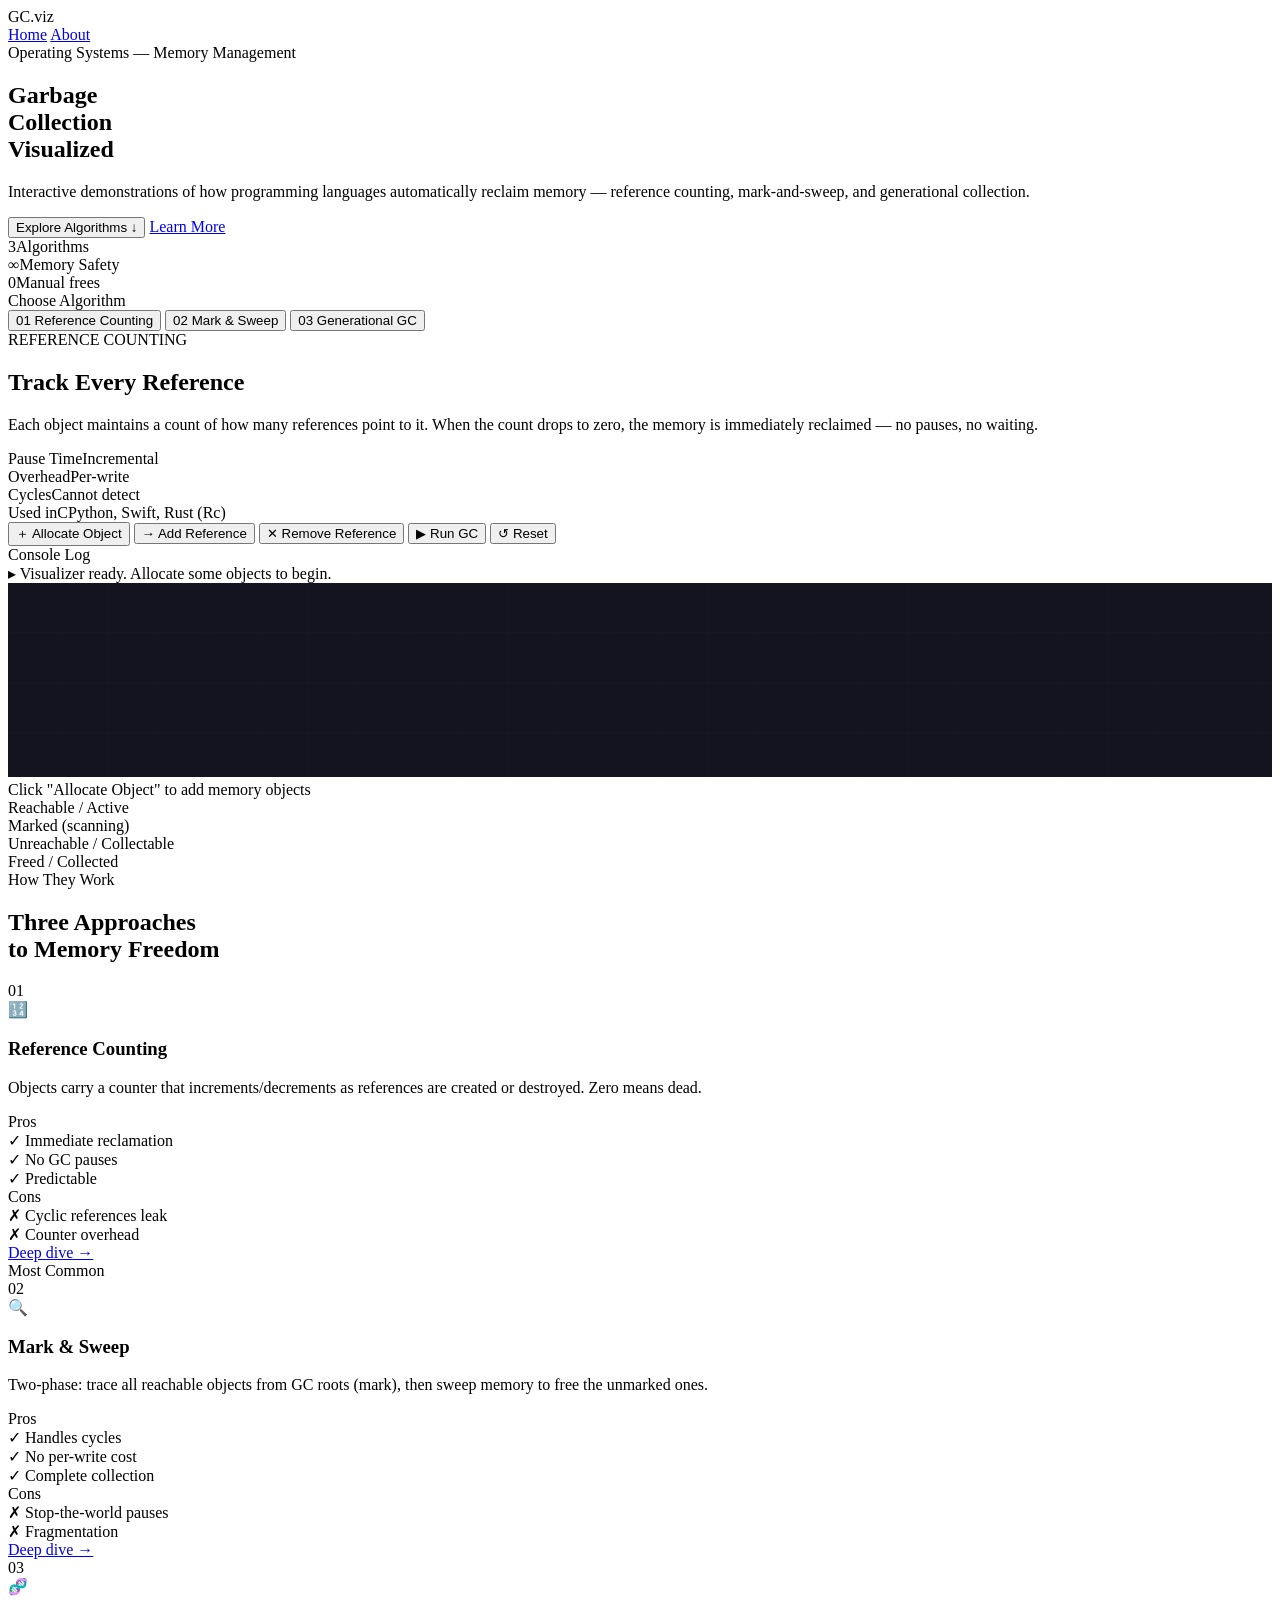
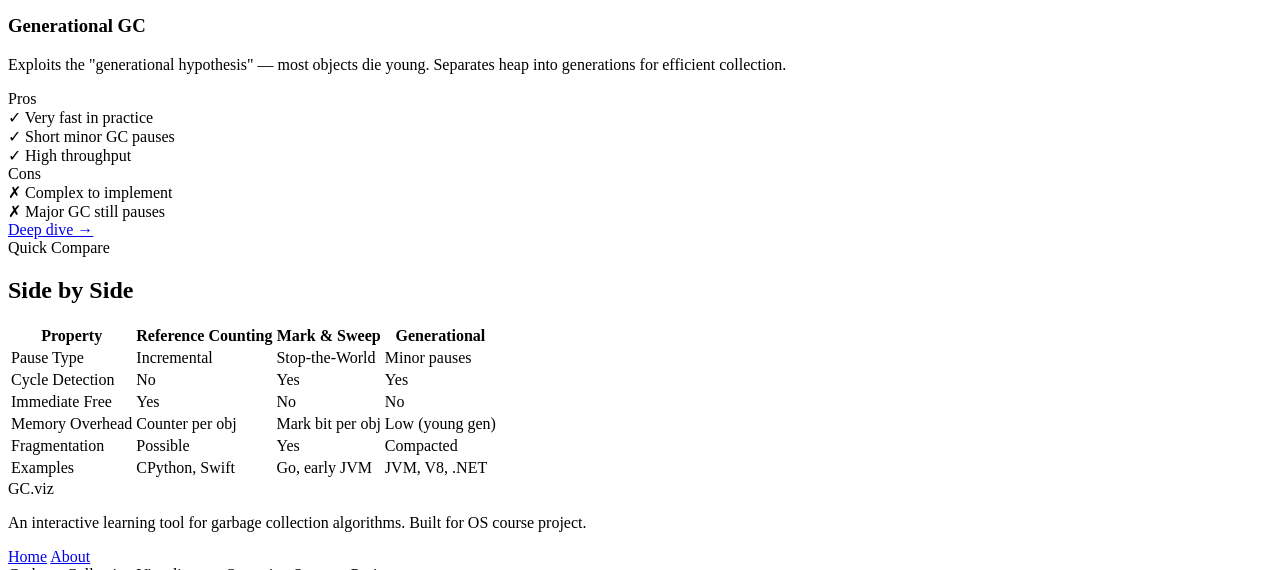
==== index.html @ b7181dcd "first commit" ====
<!DOCTYPE html>
<html lang="en">
<head>
  <meta charset="UTF-8" />
  <meta name="viewport" content="width=device-width, initial-scale=1.0"/>
  <title>GC Visualizer — Garbage Collection Algorithms</title>
  <link rel="preconnect" href="https://fonts.googleapis.com">
  <link href="https://fonts.googleapis.com/css2?family=Space+Mono:wght@400;700&family=Syne:wght@400;600;700;800&family=DM+Sans:wght@300;400;500&display=swap" rel="stylesheet">
  <link rel="stylesheet" href="style.css">
</head>
<body>

<!-- NAV -->
<nav class="navbar">
  <div class="nav-logo">GC<span class="accent">.</span>viz</div>
  <div class="nav-links">
    <a href="index.html" class="active">Home</a>
    <a href="about.html">About</a>
  </div>
</nav>

<!-- HERO -->
<section class="hero">
  <div class="hero-bg">
    <div class="grid-overlay"></div>
    <div class="blob blob1"></div>
    <div class="blob blob2"></div>
    <div class="blob blob3"></div>
  </div>
  <div class="hero-content">
    <div class="hero-badge">Operating Systems — Memory Management</div>
    <h1 class="hero-title">Garbage<br><span class="outline-text">Collection</span><br>Visualized</h1>
    <p class="hero-sub">Interactive demonstrations of how programming languages automatically reclaim memory — reference counting, mark-and-sweep, and generational collection.</p>
    <div class="hero-cta">
      <button class="btn-primary" onclick="scrollToViz()">Explore Algorithms ↓</button>
      <a href="about.html" class="btn-ghost">Learn More</a>
    </div>
  </div>
  <div class="hero-stats">
    <div class="stat"><span class="stat-num">3</span><span class="stat-label">Algorithms</span></div>
    <div class="stat-divider"></div>
    <div class="stat"><span class="stat-num">∞</span><span class="stat-label">Memory Safety</span></div>
    <div class="stat-divider"></div>
    <div class="stat"><span class="stat-num">0</span><span class="stat-label">Manual frees</span></div>
  </div>
</section>

<!-- ALGORITHM SELECTOR -->
<section class="algo-selector" id="viz-section">
  <div class="container">
    <div class="section-label">Choose Algorithm</div>
    <div class="algo-tabs">
      <button class="algo-tab active" data-algo="refcount" onclick="selectAlgo('refcount')">
        <span class="tab-num">01</span>
        <span class="tab-name">Reference Counting</span>
      </button>
      <button class="algo-tab" data-algo="marksweep" onclick="selectAlgo('marksweep')">
        <span class="tab-num">02</span>
        <span class="tab-name">Mark & Sweep</span>
      </button>
      <button class="algo-tab" data-algo="generational" onclick="selectAlgo('generational')">
        <span class="tab-num">03</span>
        <span class="tab-name">Generational GC</span>
      </button>
    </div>
  </div>
</section>

<!-- MAIN VISUALIZER -->
<section class="visualizer-section">
  <div class="container wide">
    <div class="viz-layout">

      <!-- LEFT: Controls + Info -->
      <div class="viz-sidebar">
        <div class="algo-info" id="algo-info">
          <div class="algo-tag" id="algo-tag">REFERENCE COUNTING</div>
          <h2 class="algo-title" id="algo-title">Track Every Reference</h2>
          <p class="algo-desc" id="algo-desc">Each object maintains a count of how many references point to it. When the count drops to zero, the memory is immediately reclaimed — no pauses, no waiting.</p>
          <div class="algo-props">
            <div class="prop"><span class="prop-label">Pause Time</span><span class="prop-val good" id="prop-pause">Incremental</span></div>
            <div class="prop"><span class="prop-label">Overhead</span><span class class="prop-val mid" id="prop-overhead">Per-write</span></div>
            <div class="prop"><span class="prop-label">Cycles</span><span class="prop-val bad" id="prop-cycles">Cannot detect</span></div>
            <div class="prop"><span class="prop-label">Used in</span><span class="prop-val" id="prop-used">CPython, Swift, Rust (Rc)</span></div>
          </div>
        </div>

        <div class="controls">
          <button class="ctrl-btn primary" id="btn-add" onclick="addObject()">＋ Allocate Object</button>
          <button class="ctrl-btn" id="btn-link" onclick="addReference()">→ Add Reference</button>
          <button class="ctrl-btn" id="btn-remove" onclick="removeReference()">✕ Remove Reference</button>
          <button class="ctrl-btn danger" id="btn-gc" onclick="runGC()">▶ Run GC</button>
          <button class="ctrl-btn ghost" onclick="resetViz()">↺ Reset</button>
        </div>

        <div class="log-panel">
          <div class="log-header">Console Log</div>
          <div class="log-body" id="log-body">
            <div class="log-line info">▸ Visualizer ready. Allocate some objects to begin.</div>
          </div>
        </div>
      </div>

      <!-- RIGHT: Canvas -->
      <div class="viz-main">
        <div class="canvas-wrapper">
          <canvas id="gc-canvas"></canvas>
          <div class="canvas-overlay" id="canvas-overlay">
            <div class="overlay-hint">Click "Allocate Object" to add memory objects</div>
          </div>
        </div>
        <div class="legend">
          <div class="legend-item"><span class="dot green"></span>Reachable / Active</div>
          <div class="legend-item"><span class="dot yellow"></span>Marked (scanning)</div>
          <div class="legend-item"><span class="dot red"></span>Unreachable / Collectable</div>
          <div class="legend-item"><span class="dot gray"></span>Freed / Collected</div>
        </div>
      </div>
    </div>
  </div>
</section>

<!-- ALGO OVERVIEW CARDS -->
<section class="overview-section">
  <div class="container">
    <div class="section-header">
      <div class="section-label">How They Work</div>
      <h2 class="section-title">Three Approaches<br>to Memory Freedom</h2>
    </div>
    <div class="cards-grid">
      <div class="algo-card card-ref">
        <div class="card-number">01</div>
        <div class="card-icon">🔢</div>
        <h3>Reference Counting</h3>
        <p>Objects carry a counter that increments/decrements as references are created or destroyed. Zero means dead.</p>
        <div class="card-pros-cons">
          <div class="pros">
            <div class="pc-label">Pros</div>
            <div class="pc-item">✓ Immediate reclamation</div>
            <div class="pc-item">✓ No GC pauses</div>
            <div class="pc-item">✓ Predictable</div>
          </div>
          <div class="cons">
            <div class="pc-label">Cons</div>
            <div class="pc-item">✗ Cyclic references leak</div>
            <div class="pc-item">✗ Counter overhead</div>
          </div>
        </div>
        <a href="about.html#refcount" class="card-link">Deep dive →</a>
      </div>

      <div class="algo-card card-mark featured">
        <div class="card-badge">Most Common</div>
        <div class="card-number">02</div>
        <div class="card-icon">🔍</div>
        <h3>Mark & Sweep</h3>
        <p>Two-phase: trace all reachable objects from GC roots (mark), then sweep memory to free the unmarked ones.</p>
        <div class="card-pros-cons">
          <div class="pros">
            <div class="pc-label">Pros</div>
            <div class="pc-item">✓ Handles cycles</div>
            <div class="pc-item">✓ No per-write cost</div>
            <div class="pc-item">✓ Complete collection</div>
          </div>
          <div class="cons">
            <div class="pc-label">Cons</div>
            <div class="pc-item">✗ Stop-the-world pauses</div>
            <div class="pc-item">✗ Fragmentation</div>
          </div>
        </div>
        <a href="about.html#marksweep" class="card-link">Deep dive →</a>
      </div>

      <div class="algo-card card-gen">
        <div class="card-number">03</div>
        <div class="card-icon">🧬</div>
        <h3>Generational GC</h3>
        <p>Exploits the "generational hypothesis" — most objects die young. Separates heap into generations for efficient collection.</p>
        <div class="card-pros-cons">
          <div class="pros">
            <div class="pc-label">Pros</div>
            <div class="pc-item">✓ Very fast in practice</div>
            <div class="pc-item">✓ Short minor GC pauses</div>
            <div class="pc-item">✓ High throughput</div>
          </div>
          <div class="cons">
            <div class="pc-label">Cons</div>
            <div class="pc-item">✗ Complex to implement</div>
            <div class="pc-item">✗ Major GC still pauses</div>
          </div>
        </div>
        <a href="about.html#generational" class="card-link">Deep dive →</a>
      </div>
    </div>
  </div>
</section>

<!-- COMPARISON TABLE -->
<section class="compare-section">
  <div class="container">
    <div class="section-header">
      <div class="section-label">Quick Compare</div>
      <h2 class="section-title">Side by Side</h2>
    </div>
    <div class="table-wrap">
      <table class="compare-table">
        <thead>
          <tr>
            <th>Property</th>
            <th>Reference Counting</th>
            <th>Mark & Sweep</th>
            <th>Generational</th>
          </tr>
        </thead>
        <tbody>
          <tr><td>Pause Type</td><td class="good">Incremental</td><td class="bad">Stop-the-World</td><td class="mid">Minor pauses</td></tr>
          <tr><td>Cycle Detection</td><td class="bad">No</td><td class="good">Yes</td><td class="good">Yes</td></tr>
          <tr><td>Immediate Free</td><td class="good">Yes</td><td class="bad">No</td><td class="bad">No</td></tr>
          <tr><td>Memory Overhead</td><td class="mid">Counter per obj</td><td class="mid">Mark bit per obj</td><td class="good">Low (young gen)</td></tr>
          <tr><td>Fragmentation</td><td class="mid">Possible</td><td class="bad">Yes</td><td class="good">Compacted</td></tr>
          <tr><td>Examples</td><td>CPython, Swift</td><td>Go, early JVM</td><td>JVM, V8, .NET</td></tr>
        </tbody>
      </table>
    </div>
  </div>
</section>

<!-- FOOTER -->
<footer class="footer">
  <div class="container">
    <div class="footer-content">
      <div class="footer-brand">
        <div class="nav-logo">GC<span class="accent">.</span>viz</div>
        <p>An interactive learning tool for garbage collection algorithms. Built for OS course project.</p>
      </div>
      <div class="footer-links">
        <a href="index.html">Home</a>
        <a href="about.html">About</a>
      </div>
    </div>
    <div class="footer-bottom">
      <span>Garbage Collection Visualizer — Operating Systems Project</span>
    </div>
  </div>
</footer>

<script src="visualizer.js"></script>
</body>
</html>
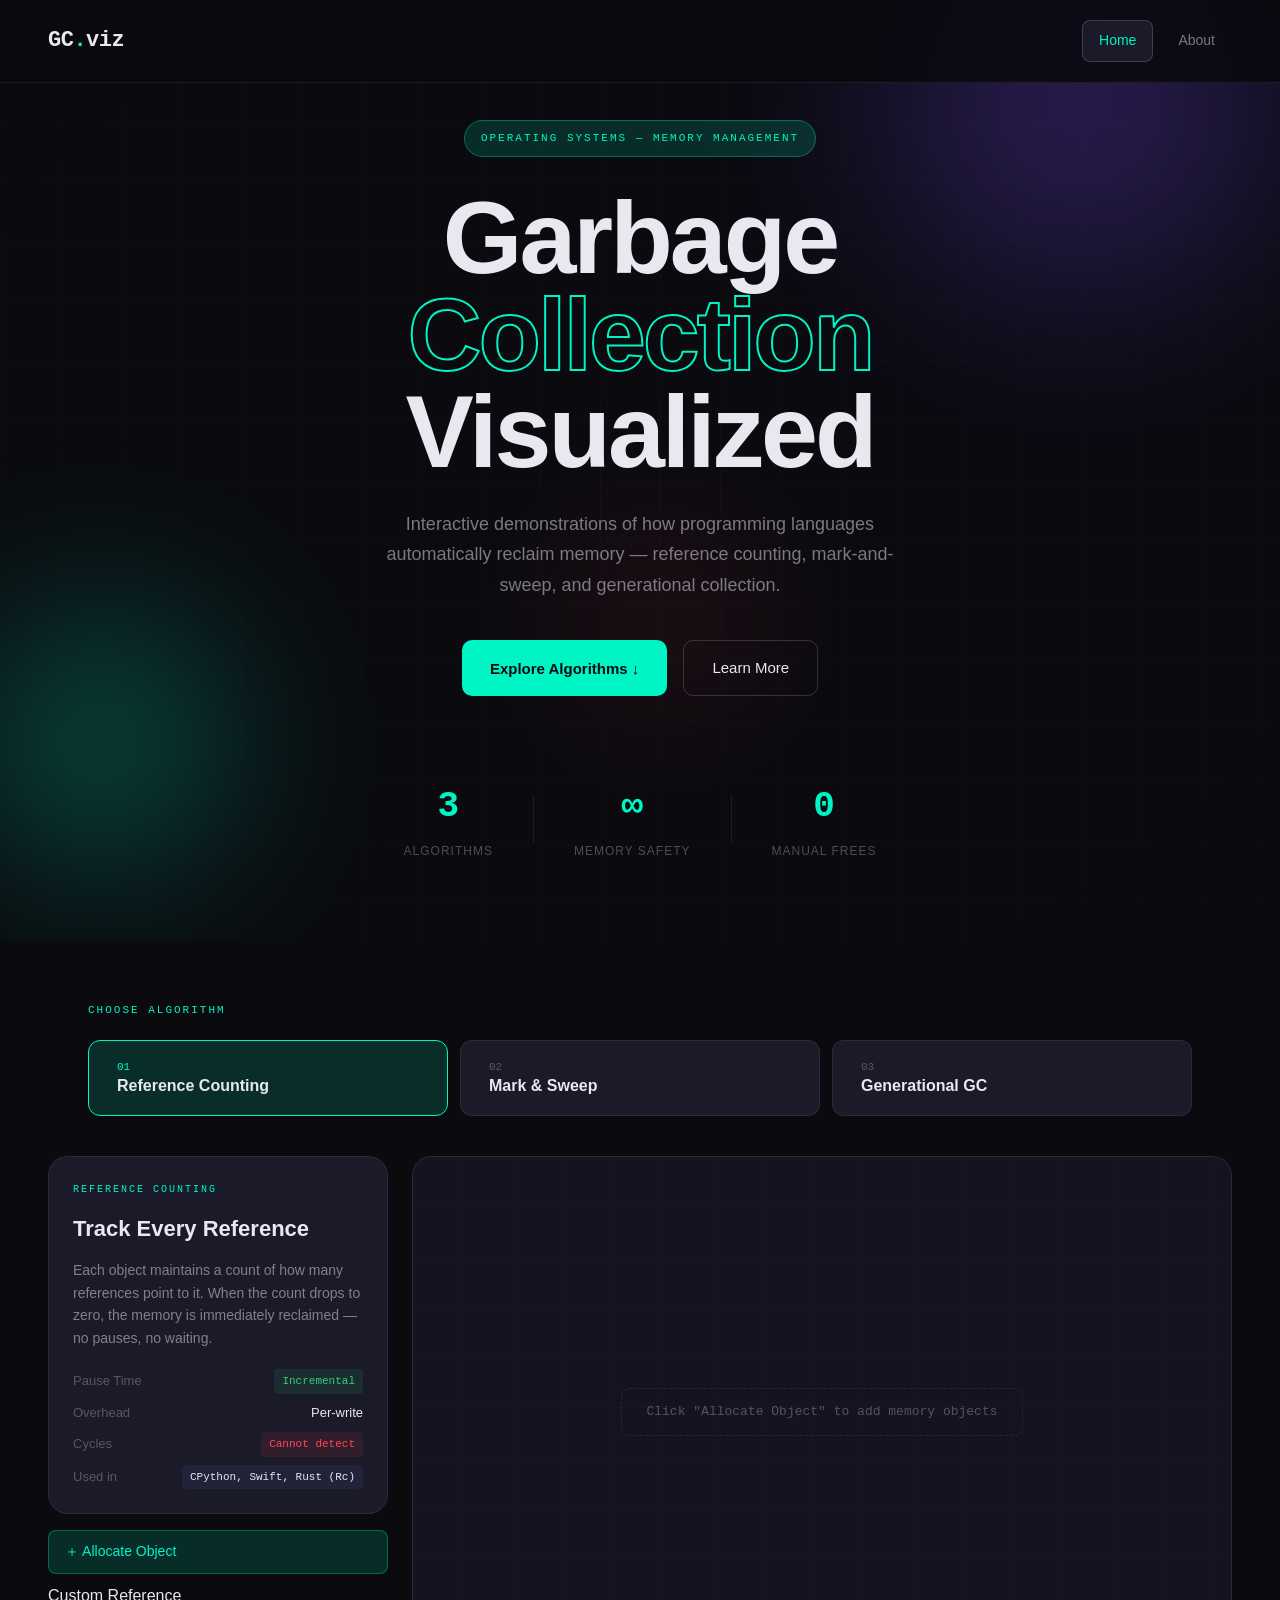
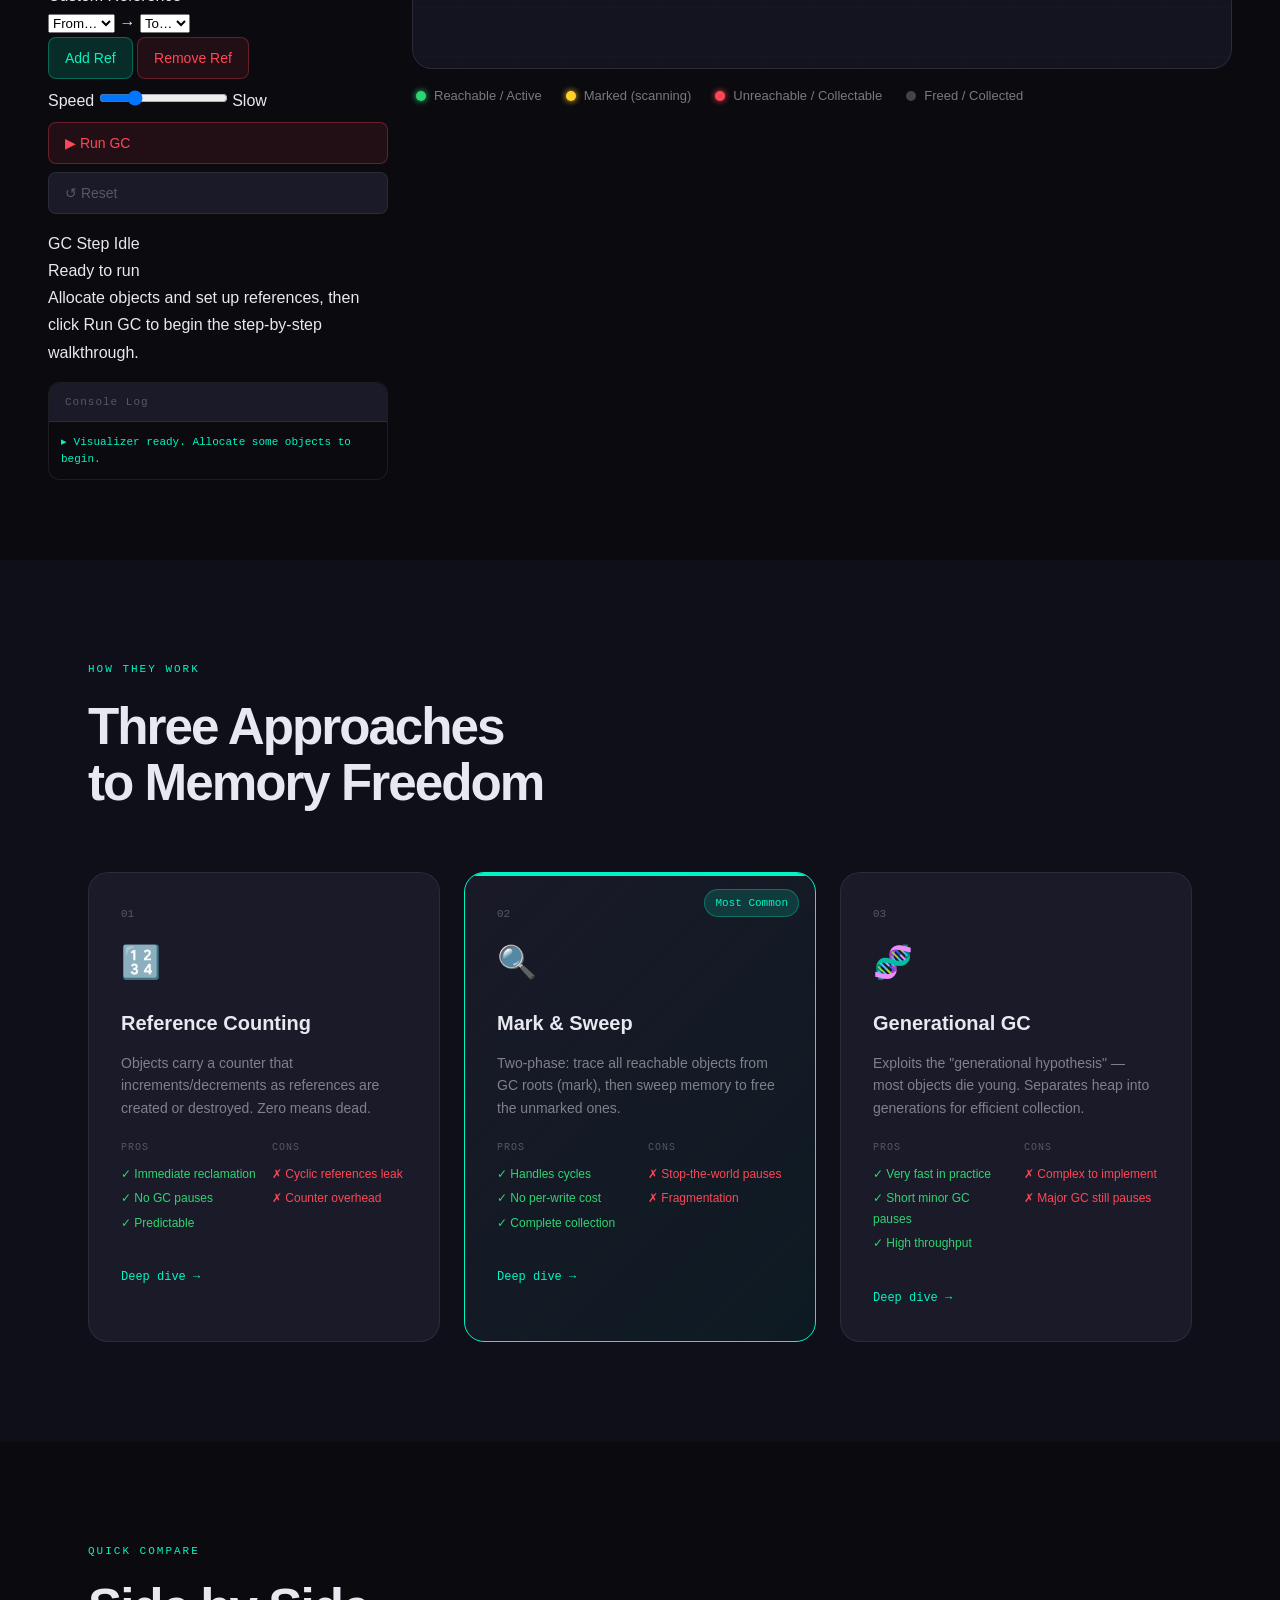
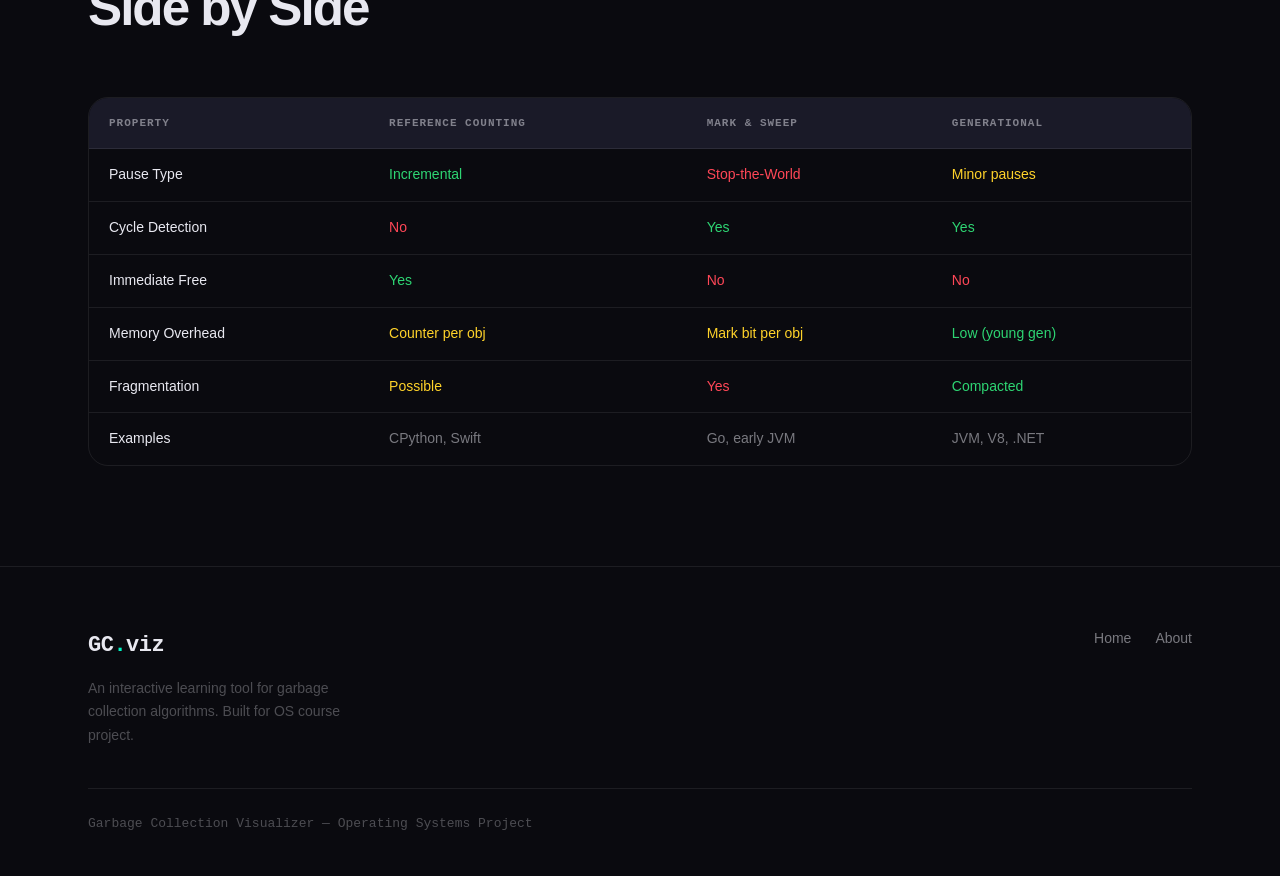
==== commit 059c51cf: "v 0.1" ====
--- a/index.html
+++ b/index.html
@@ -87,10 +87,42 @@
 
         <div class="controls">
           <button class="ctrl-btn primary" id="btn-add" onclick="addObject()">＋ Allocate Object</button>
-          <button class="ctrl-btn" id="btn-link" onclick="addReference()">→ Add Reference</button>
-          <button class="ctrl-btn" id="btn-remove" onclick="removeReference()">✕ Remove Reference</button>
+
+          <div class="ref-builder" id="ref-builder">
+            <div class="ref-builder-label">Custom Reference</div>
+            <div class="ref-row">
+              <select id="ref-from" class="ref-select"><option value="">From…</option></select>
+              <span class="ref-arrow-icon">→</span>
+              <select id="ref-to" class="ref-select"><option value="">To…</option></select>
+            </div>
+            <div class="ref-row">
+              <button class="ctrl-btn small primary" onclick="addCustomReference()">Add Ref</button>
+              <button class="ctrl-btn small danger" onclick="removeCustomReference()">Remove Ref</button>
+            </div>
+          </div>
+
+          <div class="speed-row">
+            <span class="speed-label">Speed</span>
+            <input type="range" id="speed-slider" min="1" max="5" value="2" class="speed-slider" oninput="updateSpeed(this.value)">
+            <span class="speed-val" id="speed-val">Slow</span>
+          </div>
+
           <button class="ctrl-btn danger" id="btn-gc" onclick="runGC()">▶ Run GC</button>
           <button class="ctrl-btn ghost" onclick="resetViz()">↺ Reset</button>
+        </div>
+
+        <!-- STEP EXPLAINER -->
+        <div class="step-panel" id="step-panel">
+          <div class="step-header">
+            <span class="step-label">GC Step</span>
+            <span class="step-phase" id="step-phase">Idle</span>
+          </div>
+          <div class="step-title" id="step-title">Ready to run</div>
+          <div class="step-desc" id="step-desc">Allocate objects and set up references, then click Run GC to begin the step-by-step walkthrough.</div>
+          <div class="step-progress" id="step-progress-wrap" style="display:none">
+            <div class="step-bar"><div class="step-fill" id="step-fill"></div></div>
+            <span class="step-count" id="step-count"></span>
+          </div>
         </div>
 
         <div class="log-panel">
--- a/style.css
+++ b/style.css
@@ -0,0 +1,789 @@
+/* =========================================
+   GC VISUALIZER — MAIN STYLES
+   ========================================= */
+
+:root {
+  --bg: #0a0a0f;
+  --bg-2: #0f0f1a;
+  --bg-3: #141420;
+  --surface: #1a1a28;
+  --surface-2: #22223a;
+  --border: rgba(255,255,255,0.08);
+  --border-hover: rgba(255,255,255,0.16);
+  
+  --accent: #00f5c4;
+  --accent-dim: rgba(0,245,196,0.15);
+  --accent-2: #7c4dff;
+  --accent-2-dim: rgba(124,77,255,0.15);
+  --red: #ff4757;
+  --yellow: #ffd32a;
+  --green: #2ed573;
+  --orange: #ff8c42;
+  
+  --text: #e8e8f0;
+  --text-dim: rgba(232,232,240,0.5);
+  --text-dimmer: rgba(232,232,240,0.3);
+  
+  --font-display: 'Syne', sans-serif;
+  --font-mono: 'Space Mono', monospace;
+  --font-body: 'DM Sans', sans-serif;
+  
+  --radius: 12px;
+  --radius-lg: 20px;
+  --transition: all 0.25s cubic-bezier(0.4, 0, 0.2, 1);
+}
+
+* { margin: 0; padding: 0; box-sizing: border-box; }
+
+html { scroll-behavior: smooth; }
+
+body {
+  background: var(--bg);
+  color: var(--text);
+  font-family: var(--font-body);
+  font-size: 16px;
+  line-height: 1.7;
+  overflow-x: hidden;
+}
+
+/* ---- NAVBAR ---- */
+.navbar {
+  position: fixed;
+  top: 0; left: 0; right: 0;
+  z-index: 100;
+  display: flex;
+  align-items: center;
+  justify-content: space-between;
+  padding: 20px 48px;
+  background: rgba(10,10,15,0.85);
+  backdrop-filter: blur(20px);
+  border-bottom: 1px solid var(--border);
+}
+
+.nav-logo {
+  font-family: var(--font-mono);
+  font-size: 22px;
+  font-weight: 700;
+  letter-spacing: -0.5px;
+  color: var(--text);
+}
+
+.nav-logo .accent { color: var(--accent); }
+
+.nav-links {
+  display: flex;
+  gap: 8px;
+}
+
+.nav-links a {
+  color: var(--text-dim);
+  text-decoration: none;
+  font-size: 14px;
+  font-weight: 500;
+  padding: 8px 16px;
+  border-radius: 8px;
+  transition: var(--transition);
+  border: 1px solid transparent;
+}
+
+.nav-links a:hover,
+.nav-links a.active {
+  color: var(--text);
+  background: var(--surface);
+  border-color: var(--border-hover);
+}
+
+.nav-links a.active {
+  color: var(--accent);
+}
+
+/* ---- HERO ---- */
+.hero {
+  min-height: 100vh;
+  display: flex;
+  flex-direction: column;
+  align-items: center;
+  justify-content: center;
+  position: relative;
+  overflow: hidden;
+  padding: 120px 48px 80px;
+}
+
+.hero-bg {
+  position: absolute;
+  inset: 0;
+  pointer-events: none;
+}
+
+.grid-overlay {
+  position: absolute;
+  inset: 0;
+  background-image: 
+    linear-gradient(rgba(255,255,255,0.02) 1px, transparent 1px),
+    linear-gradient(90deg, rgba(255,255,255,0.02) 1px, transparent 1px);
+  background-size: 60px 60px;
+  mask-image: radial-gradient(ellipse 80% 80% at 50% 50%, black 0%, transparent 100%);
+}
+
+.blob {
+  position: absolute;
+  border-radius: 50%;
+  filter: blur(80px);
+  opacity: 0.35;
+  animation: blobFloat 8s ease-in-out infinite;
+}
+
+.blob1 {
+  width: 600px; height: 600px;
+  background: radial-gradient(circle, var(--accent-2) 0%, transparent 70%);
+  top: -200px; right: -100px;
+  animation-delay: 0s;
+}
+
+.blob2 {
+  width: 400px; height: 400px;
+  background: radial-gradient(circle, var(--accent) 0%, transparent 70%);
+  bottom: 0px; left: -100px;
+  animation-delay: -3s;
+}
+
+.blob3 {
+  width: 300px; height: 300px;
+  background: radial-gradient(circle, #ff4757 0%, transparent 70%);
+  top: 50%; left: 40%;
+  animation-delay: -5s;
+  opacity: 0.15;
+}
+
+@keyframes blobFloat {
+  0%, 100% { transform: translate(0, 0) scale(1); }
+  33% { transform: translate(30px, -20px) scale(1.05); }
+  66% { transform: translate(-20px, 15px) scale(0.95); }
+}
+
+.hero-content {
+  position: relative;
+  z-index: 1;
+  text-align: center;
+  max-width: 800px;
+}
+
+.hero-badge {
+  display: inline-block;
+  font-family: var(--font-mono);
+  font-size: 11px;
+  text-transform: uppercase;
+  letter-spacing: 2px;
+  color: var(--accent);
+  background: var(--accent-dim);
+  border: 1px solid rgba(0,245,196,0.3);
+  padding: 8px 16px;
+  border-radius: 100px;
+  margin-bottom: 32px;
+  animation: fadeUp 0.6s ease both;
+}
+
+.hero-title {
+  font-family: var(--font-display);
+  font-size: clamp(56px, 8vw, 110px);
+  font-weight: 800;
+  line-height: 0.95;
+  letter-spacing: -3px;
+  margin-bottom: 28px;
+  animation: fadeUp 0.6s 0.1s ease both;
+}
+
+.outline-text {
+  -webkit-text-stroke: 2px var(--accent);
+  color: transparent;
+}
+
+.hero-sub {
+  font-size: 18px;
+  color: var(--text-dim);
+  max-width: 560px;
+  margin: 0 auto 40px;
+  font-weight: 300;
+  animation: fadeUp 0.6s 0.2s ease both;
+}
+
+.hero-cta {
+  display: flex;
+  gap: 16px;
+  justify-content: center;
+  animation: fadeUp 0.6s 0.3s ease both;
+}
+
+.btn-primary {
+  background: var(--accent);
+  color: #0a0a0f;
+  border: none;
+  padding: 14px 28px;
+  border-radius: 10px;
+  font-family: var(--font-body);
+  font-size: 15px;
+  font-weight: 600;
+  cursor: pointer;
+  transition: var(--transition);
+  text-decoration: none;
+  display: inline-block;
+}
+
+.btn-primary:hover {
+  background: #00e0b0;
+  transform: translateY(-2px);
+  box-shadow: 0 8px 30px rgba(0,245,196,0.3);
+}
+
+.btn-ghost {
+  background: transparent;
+  color: var(--text);
+  border: 1px solid var(--border-hover);
+  padding: 14px 28px;
+  border-radius: 10px;
+  font-size: 15px;
+  font-weight: 500;
+  cursor: pointer;
+  transition: var(--transition);
+  text-decoration: none;
+  display: inline-block;
+}
+
+.btn-ghost:hover {
+  background: var(--surface);
+  border-color: var(--accent);
+  color: var(--accent);
+}
+
+.hero-stats {
+  position: relative;
+  z-index: 1;
+  display: flex;
+  align-items: center;
+  gap: 40px;
+  margin-top: 80px;
+  animation: fadeUp 0.6s 0.4s ease both;
+}
+
+.stat {
+  display: flex;
+  flex-direction: column;
+  align-items: center;
+  gap: 4px;
+}
+
+.stat-num {
+  font-family: var(--font-mono);
+  font-size: 36px;
+  font-weight: 700;
+  color: var(--accent);
+}
+
+.stat-label {
+  font-size: 12px;
+  color: var(--text-dimmer);
+  text-transform: uppercase;
+  letter-spacing: 1px;
+}
+
+.stat-divider {
+  width: 1px;
+  height: 48px;
+  background: var(--border);
+}
+
+@keyframes fadeUp {
+  from { opacity: 0; transform: translateY(24px); }
+  to { opacity: 1; transform: translateY(0); }
+}
+
+/* ---- ALGO SELECTOR ---- */
+.algo-selector {
+  padding: 60px 0 0;
+  position: relative;
+}
+
+.container { max-width: 1200px; margin: 0 auto; padding: 0 48px; }
+.container.wide { max-width: 1400px; }
+
+.section-label {
+  font-family: var(--font-mono);
+  font-size: 11px;
+  text-transform: uppercase;
+  letter-spacing: 2px;
+  color: var(--accent);
+  margin-bottom: 20px;
+}
+
+.algo-tabs {
+  display: flex;
+  gap: 12px;
+  flex-wrap: wrap;
+}
+
+.algo-tab {
+  display: flex;
+  flex-direction: column;
+  gap: 4px;
+  padding: 20px 28px;
+  background: var(--surface);
+  border: 1px solid var(--border);
+  border-radius: var(--radius);
+  cursor: pointer;
+  transition: var(--transition);
+  text-align: left;
+  flex: 1;
+  min-width: 200px;
+}
+
+.algo-tab:hover {
+  border-color: var(--border-hover);
+  background: var(--surface-2);
+}
+
+.algo-tab.active {
+  border-color: var(--accent);
+  background: var(--accent-dim);
+}
+
+.tab-num {
+  font-family: var(--font-mono);
+  font-size: 11px;
+  color: var(--text-dimmer);
+}
+
+.algo-tab.active .tab-num { color: var(--accent); }
+
+.tab-name {
+  font-family: var(--font-display);
+  font-size: 16px;
+  font-weight: 600;
+  color: var(--text);
+}
+
+/* ---- VISUALIZER ---- */
+.visualizer-section {
+  padding: 40px 0 80px;
+}
+
+.viz-layout {
+  display: grid;
+  grid-template-columns: 340px 1fr;
+  gap: 24px;
+  align-items: start;
+}
+
+.viz-sidebar {
+  display: flex;
+  flex-direction: column;
+  gap: 16px;
+  position: sticky;
+  top: 90px;
+}
+
+.algo-info {
+  background: var(--surface);
+  border: 1px solid var(--border);
+  border-radius: var(--radius-lg);
+  padding: 24px;
+}
+
+.algo-tag {
+  font-family: var(--font-mono);
+  font-size: 10px;
+  letter-spacing: 2px;
+  color: var(--accent);
+  margin-bottom: 12px;
+}
+
+.algo-title {
+  font-family: var(--font-display);
+  font-size: 22px;
+  font-weight: 700;
+  margin-bottom: 12px;
+}
+
+.algo-desc {
+  font-size: 14px;
+  color: var(--text-dim);
+  line-height: 1.6;
+  margin-bottom: 20px;
+}
+
+.algo-props { display: flex; flex-direction: column; gap: 8px; }
+
+.prop {
+  display: flex;
+  justify-content: space-between;
+  align-items: center;
+  font-size: 13px;
+}
+
+.prop-label { color: var(--text-dimmer); }
+.prop-val { font-family: var(--font-mono); font-size: 11px; padding: 3px 8px; border-radius: 4px; background: var(--surface-2); }
+.prop-val.good { color: var(--green); background: rgba(46,213,115,0.1); }
+.prop-val.mid { color: var(--yellow); background: rgba(255,211,42,0.1); }
+.prop-val.bad { color: var(--red); background: rgba(255,71,87,0.1); }
+
+.controls {
+  display: flex;
+  flex-direction: column;
+  gap: 8px;
+}
+
+.ctrl-btn {
+  padding: 12px 16px;
+  border-radius: 8px;
+  font-family: var(--font-body);
+  font-size: 14px;
+  font-weight: 500;
+  cursor: pointer;
+  transition: var(--transition);
+  border: 1px solid var(--border);
+  background: var(--surface);
+  color: var(--text);
+  text-align: left;
+}
+
+.ctrl-btn:hover { background: var(--surface-2); border-color: var(--border-hover); }
+.ctrl-btn.primary { background: var(--accent-dim); border-color: rgba(0,245,196,0.3); color: var(--accent); }
+.ctrl-btn.primary:hover { background: rgba(0,245,196,0.2); }
+.ctrl-btn.danger { background: rgba(255,71,87,0.1); border-color: rgba(255,71,87,0.3); color: var(--red); }
+.ctrl-btn.danger:hover { background: rgba(255,71,87,0.2); }
+.ctrl-btn.ghost { color: var(--text-dimmer); }
+
+.log-panel {
+  background: var(--bg);
+  border: 1px solid var(--border);
+  border-radius: var(--radius);
+  overflow: hidden;
+}
+
+.log-header {
+  font-family: var(--font-mono);
+  font-size: 11px;
+  color: var(--text-dimmer);
+  padding: 10px 16px;
+  border-bottom: 1px solid var(--border);
+  background: var(--surface);
+  letter-spacing: 1px;
+}
+
+.log-body {
+  padding: 12px;
+  max-height: 160px;
+  overflow-y: auto;
+  display: flex;
+  flex-direction: column;
+  gap: 4px;
+}
+
+.log-line {
+  font-family: var(--font-mono);
+  font-size: 11px;
+  color: var(--text-dim);
+  line-height: 1.5;
+}
+
+.log-line.info { color: var(--accent); }
+.log-line.warn { color: var(--yellow); }
+.log-line.error { color: var(--red); }
+.log-line.success { color: var(--green); }
+
+/* ---- CANVAS ---- */
+.viz-main { display: flex; flex-direction: column; gap: 16px; }
+
+.canvas-wrapper {
+  position: relative;
+  background: var(--surface);
+  border: 1px solid var(--border);
+  border-radius: var(--radius-lg);
+  overflow: hidden;
+  aspect-ratio: 16/10;
+}
+
+#gc-canvas {
+  width: 100%;
+  height: 100%;
+  display: block;
+}
+
+.canvas-overlay {
+  position: absolute;
+  inset: 0;
+  display: flex;
+  align-items: center;
+  justify-content: center;
+  pointer-events: none;
+  transition: opacity 0.5s;
+}
+
+.canvas-overlay.hidden { opacity: 0; }
+
+.overlay-hint {
+  font-family: var(--font-mono);
+  font-size: 13px;
+  color: var(--text-dimmer);
+  border: 1px dashed var(--border);
+  padding: 12px 24px;
+  border-radius: 8px;
+}
+
+.legend {
+  display: flex;
+  gap: 24px;
+  flex-wrap: wrap;
+  padding: 0 4px;
+}
+
+.legend-item {
+  display: flex;
+  align-items: center;
+  gap: 8px;
+  font-size: 13px;
+  color: var(--text-dim);
+}
+
+.dot {
+  width: 10px; height: 10px;
+  border-radius: 50%;
+  flex-shrink: 0;
+}
+
+.dot.green { background: var(--green); box-shadow: 0 0 6px var(--green); }
+.dot.yellow { background: var(--yellow); box-shadow: 0 0 6px var(--yellow); }
+.dot.red { background: var(--red); box-shadow: 0 0 6px var(--red); }
+.dot.gray { background: #444; }
+
+/* ---- OVERVIEW CARDS ---- */
+.overview-section {
+  padding: 100px 0;
+  background: var(--bg-2);
+}
+
+.section-header {
+  margin-bottom: 60px;
+}
+
+.section-title {
+  font-family: var(--font-display);
+  font-size: clamp(36px, 4vw, 54px);
+  font-weight: 800;
+  line-height: 1.1;
+  letter-spacing: -2px;
+  margin-top: 12px;
+}
+
+.cards-grid {
+  display: grid;
+  grid-template-columns: repeat(3, 1fr);
+  gap: 24px;
+}
+
+.algo-card {
+  background: var(--surface);
+  border: 1px solid var(--border);
+  border-radius: var(--radius-lg);
+  padding: 32px;
+  position: relative;
+  transition: var(--transition);
+  overflow: hidden;
+}
+
+.algo-card::before {
+  content: '';
+  position: absolute;
+  top: 0; left: 0; right: 0;
+  height: 3px;
+  background: var(--accent);
+  opacity: 0;
+  transition: var(--transition);
+}
+
+.algo-card:hover { transform: translateY(-4px); border-color: var(--border-hover); }
+.algo-card:hover::before { opacity: 1; }
+
+.algo-card.featured {
+  border-color: var(--accent);
+  background: linear-gradient(135deg, var(--surface) 0%, rgba(0,245,196,0.05) 100%);
+}
+
+.algo-card.featured::before { opacity: 1; }
+
+.card-badge {
+  position: absolute;
+  top: 16px; right: 16px;
+  font-size: 11px;
+  font-family: var(--font-mono);
+  color: var(--accent);
+  background: var(--accent-dim);
+  border: 1px solid rgba(0,245,196,0.3);
+  padding: 4px 10px;
+  border-radius: 100px;
+}
+
+.card-number {
+  font-family: var(--font-mono);
+  font-size: 11px;
+  color: var(--text-dimmer);
+  margin-bottom: 12px;
+}
+
+.card-icon { font-size: 32px; margin-bottom: 16px; }
+
+.algo-card h3 {
+  font-family: var(--font-display);
+  font-size: 20px;
+  font-weight: 700;
+  margin-bottom: 12px;
+}
+
+.algo-card p {
+  font-size: 14px;
+  color: var(--text-dim);
+  margin-bottom: 20px;
+  line-height: 1.6;
+}
+
+.card-pros-cons {
+  display: grid;
+  grid-template-columns: 1fr 1fr;
+  gap: 16px;
+  margin-bottom: 24px;
+}
+
+.pc-label {
+  font-family: var(--font-mono);
+  font-size: 10px;
+  text-transform: uppercase;
+  letter-spacing: 1px;
+  color: var(--text-dimmer);
+  margin-bottom: 8px;
+}
+
+.pc-item {
+  font-size: 12px;
+  color: var(--text-dim);
+  margin-bottom: 4px;
+}
+
+.pros .pc-item { color: var(--green); }
+.cons .pc-item { color: var(--red); }
+
+.card-link {
+  font-family: var(--font-mono);
+  font-size: 12px;
+  color: var(--accent);
+  text-decoration: none;
+  display: inline-flex;
+  align-items: center;
+  transition: var(--transition);
+}
+
+.card-link:hover { letter-spacing: 0.5px; }
+
+/* ---- COMPARE TABLE ---- */
+.compare-section {
+  padding: 100px 0;
+}
+
+.table-wrap {
+  overflow-x: auto;
+  border-radius: var(--radius-lg);
+  border: 1px solid var(--border);
+}
+
+.compare-table {
+  width: 100%;
+  border-collapse: collapse;
+  font-size: 14px;
+}
+
+.compare-table th {
+  background: var(--surface);
+  color: var(--text-dim);
+  font-family: var(--font-mono);
+  font-size: 11px;
+  text-transform: uppercase;
+  letter-spacing: 1px;
+  padding: 16px 20px;
+  text-align: left;
+  border-bottom: 1px solid var(--border);
+}
+
+.compare-table td {
+  padding: 14px 20px;
+  border-bottom: 1px solid var(--border);
+  color: var(--text-dim);
+}
+
+.compare-table tr:last-child td { border-bottom: none; }
+.compare-table tr:hover td { background: var(--surface); }
+.compare-table td:first-child { color: var(--text); font-weight: 500; }
+
+.compare-table td.good { color: var(--green); }
+.compare-table td.mid { color: var(--yellow); }
+.compare-table td.bad { color: var(--red); }
+
+/* ---- FOOTER ---- */
+.footer {
+  border-top: 1px solid var(--border);
+  padding: 60px 0 40px;
+}
+
+.footer-content {
+  display: flex;
+  justify-content: space-between;
+  align-items: flex-start;
+  margin-bottom: 40px;
+  gap: 40px;
+}
+
+.footer-brand p {
+  font-size: 14px;
+  color: var(--text-dimmer);
+  margin-top: 12px;
+  max-width: 300px;
+}
+
+.footer-links {
+  display: flex;
+  gap: 24px;
+}
+
+.footer-links a {
+  color: var(--text-dim);
+  text-decoration: none;
+  font-size: 14px;
+  transition: var(--transition);
+}
+
+.footer-links a:hover { color: var(--accent); }
+
+.footer-bottom {
+  border-top: 1px solid var(--border);
+  padding-top: 24px;
+  font-size: 13px;
+  color: var(--text-dimmer);
+  font-family: var(--font-mono);
+}
+
+/* ---- SCROLLBAR ---- */
+::-webkit-scrollbar { width: 6px; height: 6px; }
+::-webkit-scrollbar-track { background: var(--bg); }
+::-webkit-scrollbar-thumb { background: var(--surface-2); border-radius: 3px; }
+::-webkit-scrollbar-thumb:hover { background: var(--border-hover); }
+
+/* ---- RESPONSIVE ---- */
+@media (max-width: 900px) {
+  .navbar { padding: 16px 24px; }
+  .hero { padding: 100px 24px 60px; }
+  .container, .container.wide { padding: 0 24px; }
+  .viz-layout { grid-template-columns: 1fr; }
+  .viz-sidebar { position: static; }
+  .cards-grid { grid-template-columns: 1fr; }
+  .hero-stats { gap: 24px; }
+  .stat-num { font-size: 28px; }
+  .algo-tabs { flex-direction: column; }
+  .algo-tab { min-width: unset; }
+}
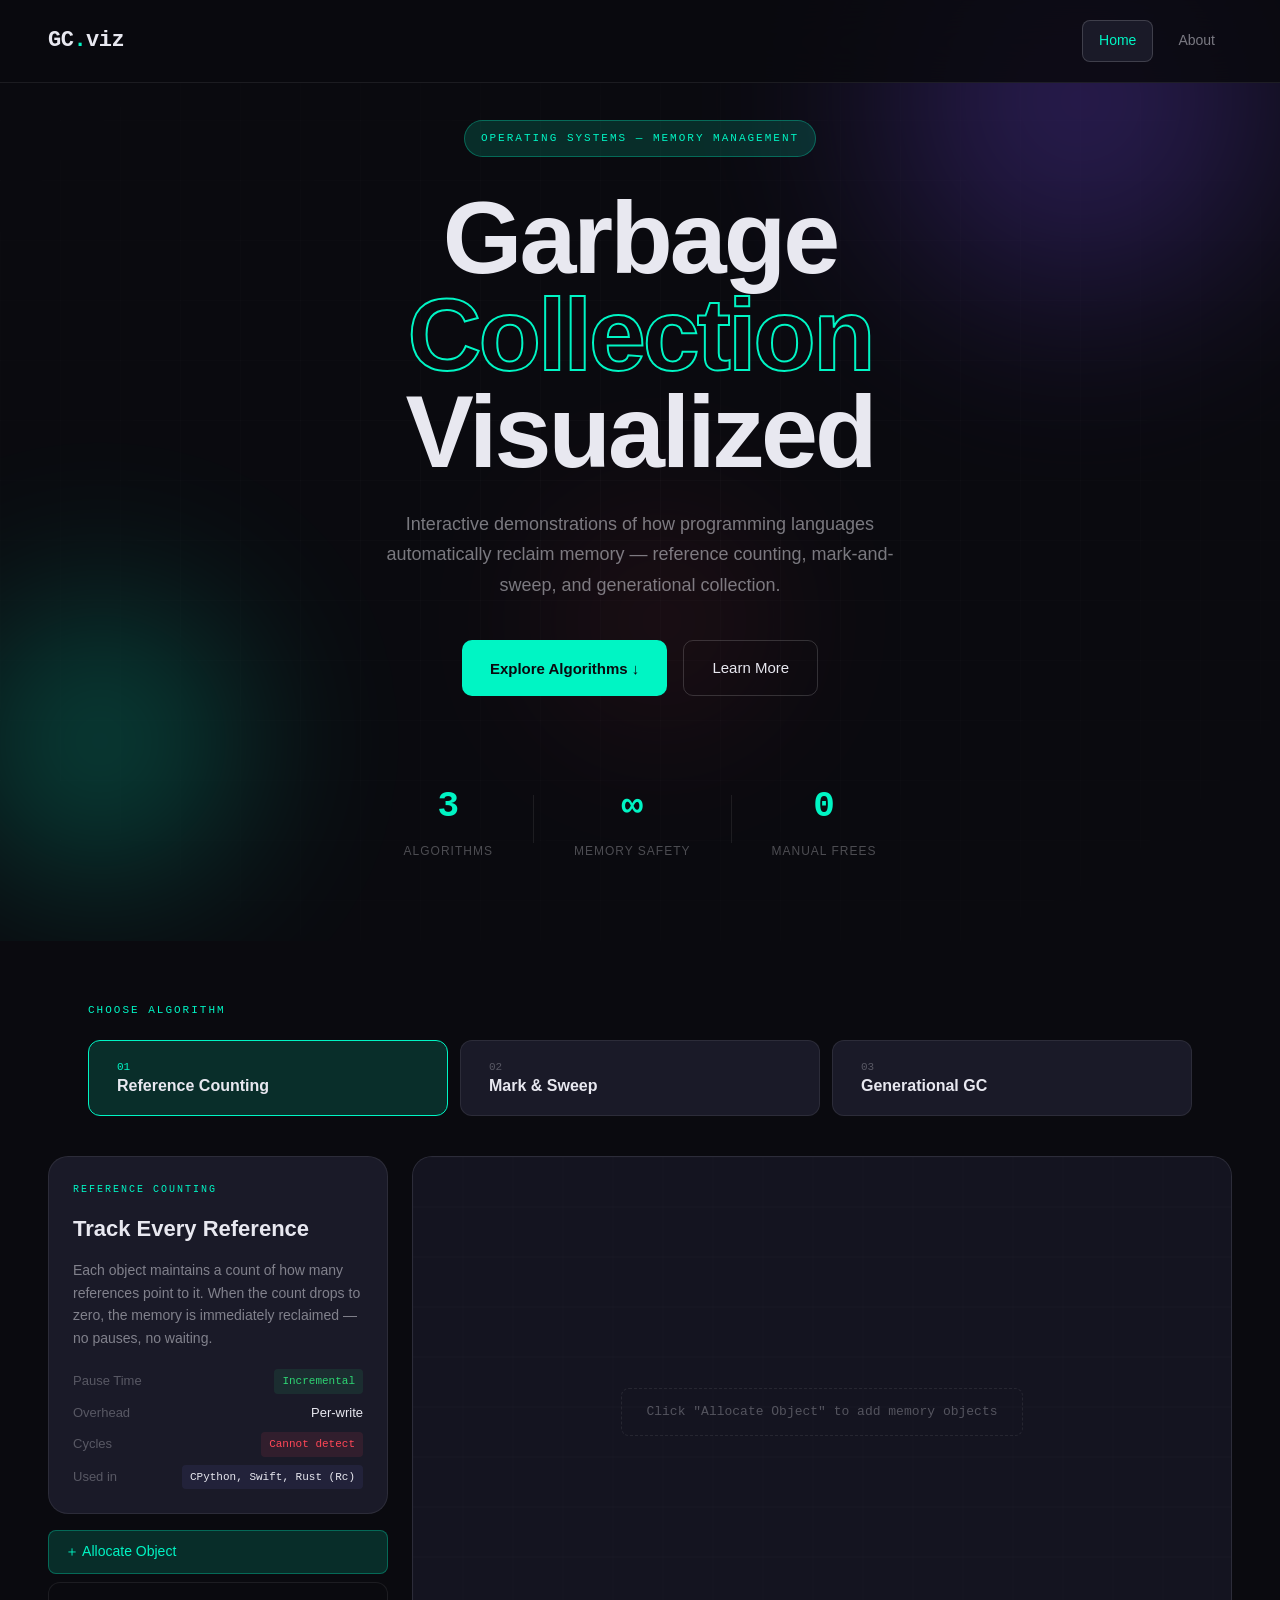
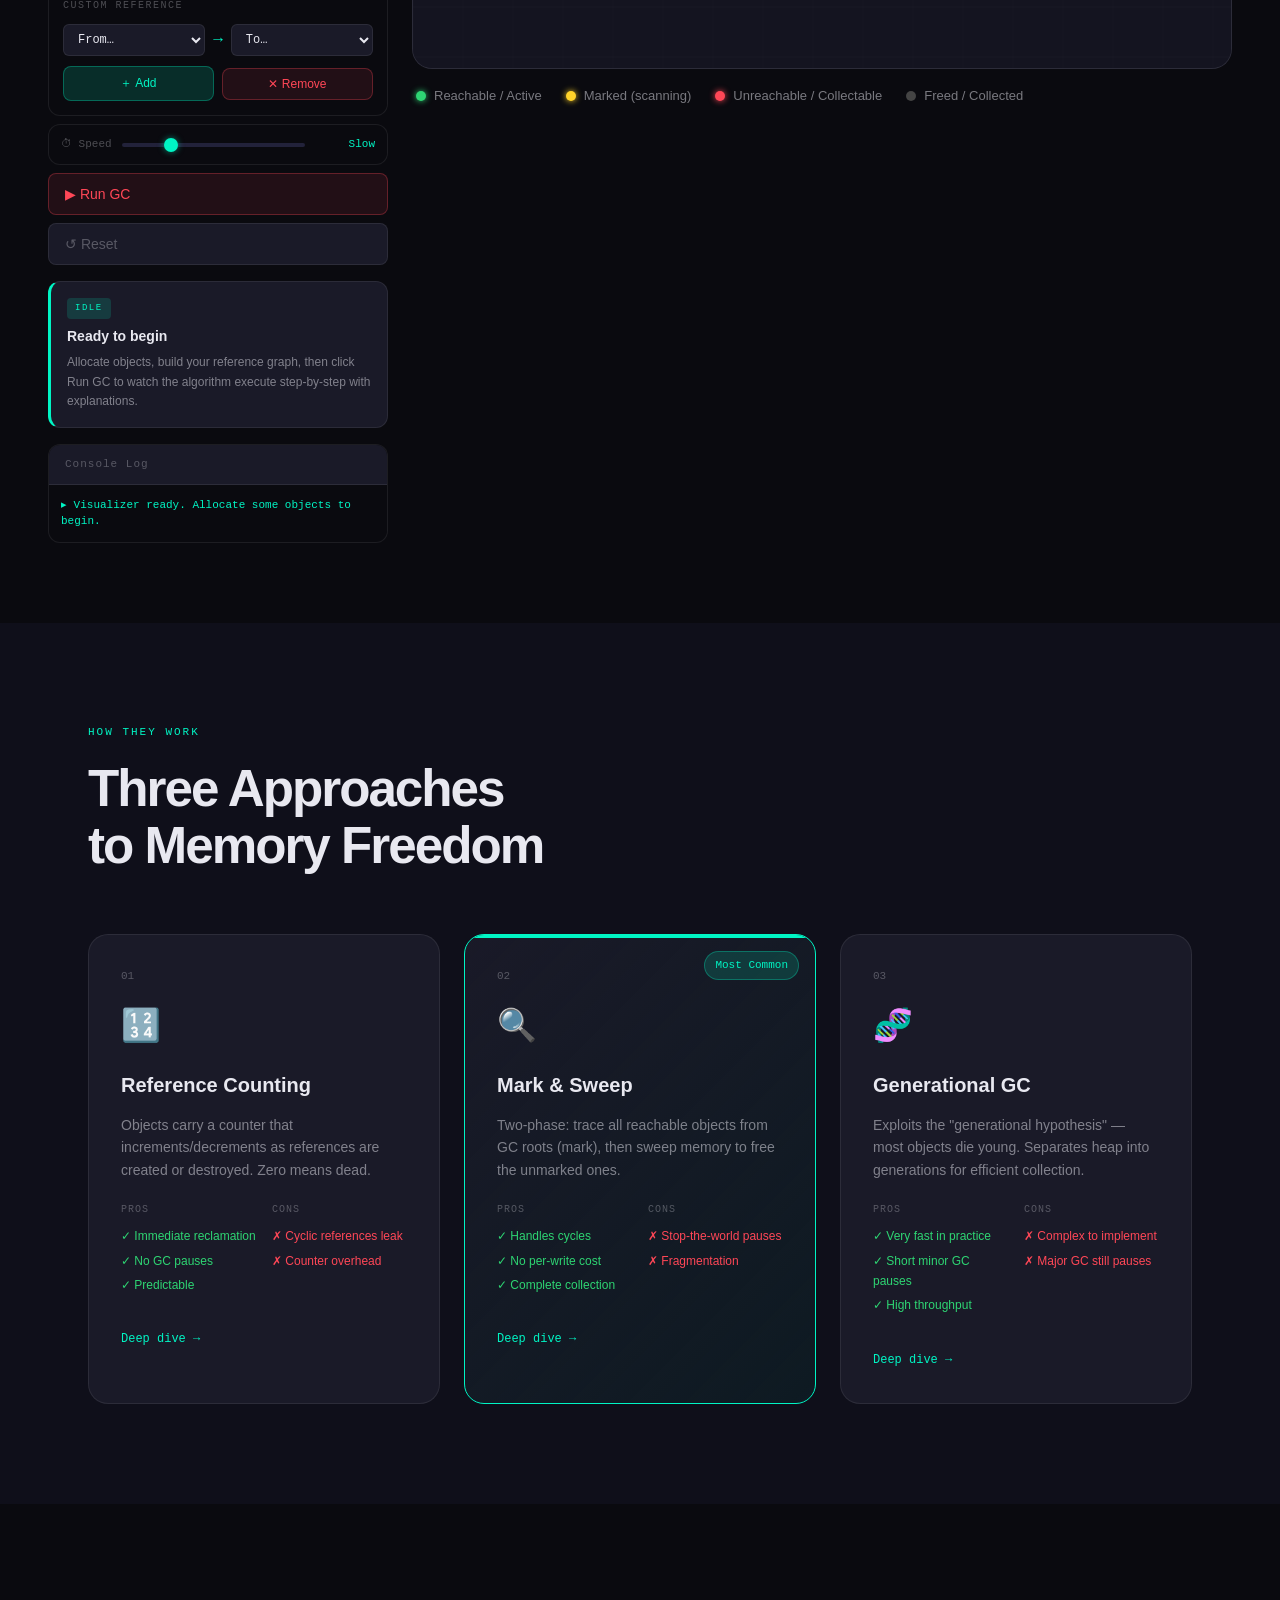
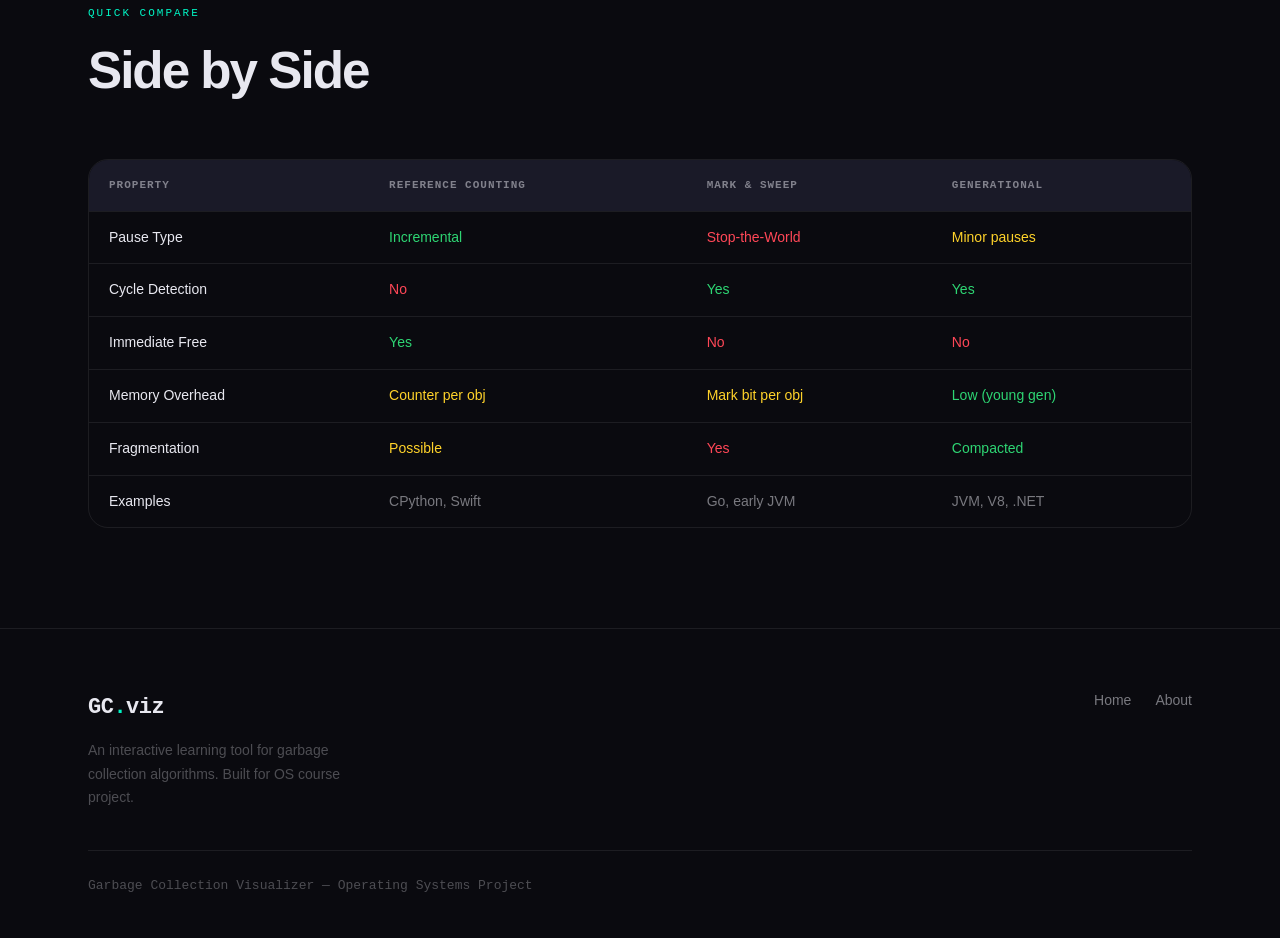
==== commit 7c557c1f: "v-2.0" ====
--- a/index.html
+++ b/index.html
@@ -88,7 +88,7 @@
         <div class="controls">
           <button class="ctrl-btn primary" id="btn-add" onclick="addObject()">＋ Allocate Object</button>
 
-          <div class="ref-builder" id="ref-builder">
+          <div class="ref-builder">
             <div class="ref-builder-label">Custom Reference</div>
             <div class="ref-row">
               <select id="ref-from" class="ref-select"><option value="">From…</option></select>
@@ -96,13 +96,13 @@
               <select id="ref-to" class="ref-select"><option value="">To…</option></select>
             </div>
             <div class="ref-row">
-              <button class="ctrl-btn small primary" onclick="addCustomReference()">Add Ref</button>
-              <button class="ctrl-btn small danger" onclick="removeCustomReference()">Remove Ref</button>
+              <button class="ctrl-btn small primary" onclick="addCustomRef()">＋ Add</button>
+              <button class="ctrl-btn small danger" onclick="removeCustomRef()">✕ Remove</button>
             </div>
           </div>
 
           <div class="speed-row">
-            <span class="speed-label">Speed</span>
+            <span class="speed-label">⏱ Speed</span>
             <input type="range" id="speed-slider" min="1" max="5" value="2" class="speed-slider" oninput="updateSpeed(this.value)">
             <span class="speed-val" id="speed-val">Slow</span>
           </div>
@@ -114,14 +114,13 @@
         <!-- STEP EXPLAINER -->
         <div class="step-panel" id="step-panel">
           <div class="step-header">
-            <span class="step-label">GC Step</span>
-            <span class="step-phase" id="step-phase">Idle</span>
-          </div>
-          <div class="step-title" id="step-title">Ready to run</div>
-          <div class="step-desc" id="step-desc">Allocate objects and set up references, then click Run GC to begin the step-by-step walkthrough.</div>
-          <div class="step-progress" id="step-progress-wrap" style="display:none">
+            <span class="step-tag" id="step-tag">IDLE</span>
+          </div>
+          <div class="step-title" id="step-title">Ready to begin</div>
+          <div class="step-desc" id="step-desc">Allocate objects, build your reference graph, then click Run GC to watch the algorithm execute step-by-step with explanations.</div>
+          <div class="step-progress-wrap" id="step-progress-wrap" style="display:none">
             <div class="step-bar"><div class="step-fill" id="step-fill"></div></div>
-            <span class="step-count" id="step-count"></span>
+            <span class="step-count" id="step-count">0 / 0</span>
           </div>
         </div>
 
--- a/style.css
+++ b/style.css
@@ -768,6 +768,184 @@
   font-family: var(--font-mono);
 }
 
+/* ---- REF BUILDER ---- */
+.ref-builder {
+  background: var(--bg);
+  border: 1px solid var(--border);
+  border-radius: var(--radius);
+  padding: 14px;
+  display: flex;
+  flex-direction: column;
+  gap: 10px;
+}
+
+.ref-builder-label {
+  font-family: var(--font-mono);
+  font-size: 10px;
+  text-transform: uppercase;
+  letter-spacing: 1.5px;
+  color: var(--text-dimmer);
+}
+
+.ref-row {
+  display: flex;
+  align-items: center;
+  gap: 8px;
+}
+
+.ref-select {
+  flex: 1;
+  background: var(--surface);
+  border: 1px solid var(--border);
+  border-radius: 6px;
+  color: var(--text);
+  font-family: var(--font-mono);
+  font-size: 12px;
+  padding: 7px 10px;
+  cursor: pointer;
+  outline: none;
+  transition: var(--transition);
+}
+
+.ref-select:hover, .ref-select:focus { border-color: var(--accent); }
+.ref-select option { background: var(--bg-3); }
+
+.ref-arrow-icon {
+  color: var(--accent);
+  font-size: 16px;
+  font-family: var(--font-mono);
+  flex-shrink: 0;
+}
+
+.ctrl-btn.small {
+  flex: 1;
+  padding: 8px 12px;
+  font-size: 12px;
+  text-align: center;
+}
+
+/* ---- SPEED ROW ---- */
+.speed-row {
+  display: flex;
+  align-items: center;
+  gap: 10px;
+  padding: 10px 12px;
+  background: var(--bg);
+  border: 1px solid var(--border);
+  border-radius: var(--radius);
+}
+
+.speed-label {
+  font-family: var(--font-mono);
+  font-size: 11px;
+  color: var(--text-dimmer);
+  white-space: nowrap;
+}
+
+.speed-slider {
+  flex: 1;
+  -webkit-appearance: none;
+  height: 4px;
+  border-radius: 2px;
+  background: var(--surface-2);
+  outline: none;
+  cursor: pointer;
+}
+
+.speed-slider::-webkit-slider-thumb {
+  -webkit-appearance: none;
+  width: 14px; height: 14px;
+  border-radius: 50%;
+  background: var(--accent);
+  cursor: pointer;
+  box-shadow: 0 0 6px rgba(0,245,196,0.5);
+}
+
+.speed-val {
+  font-family: var(--font-mono);
+  font-size: 11px;
+  color: var(--accent);
+  width: 60px;
+  text-align: right;
+}
+
+/* ---- STEP PANEL ---- */
+.step-panel {
+  background: var(--surface);
+  border: 1px solid var(--border);
+  border-left: 3px solid var(--accent);
+  border-radius: var(--radius);
+  padding: 16px;
+  display: flex;
+  flex-direction: column;
+  gap: 8px;
+  min-height: 110px;
+  transition: border-color 0.3s;
+}
+
+.step-panel.phase-mark { border-left-color: var(--accent); }
+.step-panel.phase-sweep { border-left-color: var(--accent-2); }
+.step-panel.phase-warn { border-left-color: var(--yellow); }
+.step-panel.phase-error { border-left-color: var(--red); }
+.step-panel.phase-done { border-left-color: var(--green); }
+
+.step-header { display: flex; align-items: center; gap: 8px; }
+
+.step-tag {
+  font-family: var(--font-mono);
+  font-size: 9px;
+  letter-spacing: 1.5px;
+  text-transform: uppercase;
+  color: var(--accent);
+  background: var(--accent-dim);
+  padding: 3px 8px;
+  border-radius: 4px;
+}
+
+.step-title {
+  font-family: var(--font-display);
+  font-size: 14px;
+  font-weight: 700;
+  color: var(--text);
+  line-height: 1.3;
+}
+
+.step-desc {
+  font-size: 12px;
+  color: var(--text-dim);
+  line-height: 1.6;
+}
+
+.step-progress-wrap {
+  display: flex;
+  align-items: center;
+  gap: 8px;
+  margin-top: 4px;
+}
+
+.step-bar {
+  flex: 1;
+  height: 4px;
+  background: var(--surface-2);
+  border-radius: 2px;
+  overflow: hidden;
+}
+
+.step-fill {
+  height: 100%;
+  background: var(--accent);
+  border-radius: 2px;
+  transition: width 0.4s ease;
+  width: 0%;
+}
+
+.step-count {
+  font-family: var(--font-mono);
+  font-size: 10px;
+  color: var(--text-dimmer);
+  white-space: nowrap;
+}
+
 /* ---- SCROLLBAR ---- */
 ::-webkit-scrollbar { width: 6px; height: 6px; }
 ::-webkit-scrollbar-track { background: var(--bg); }
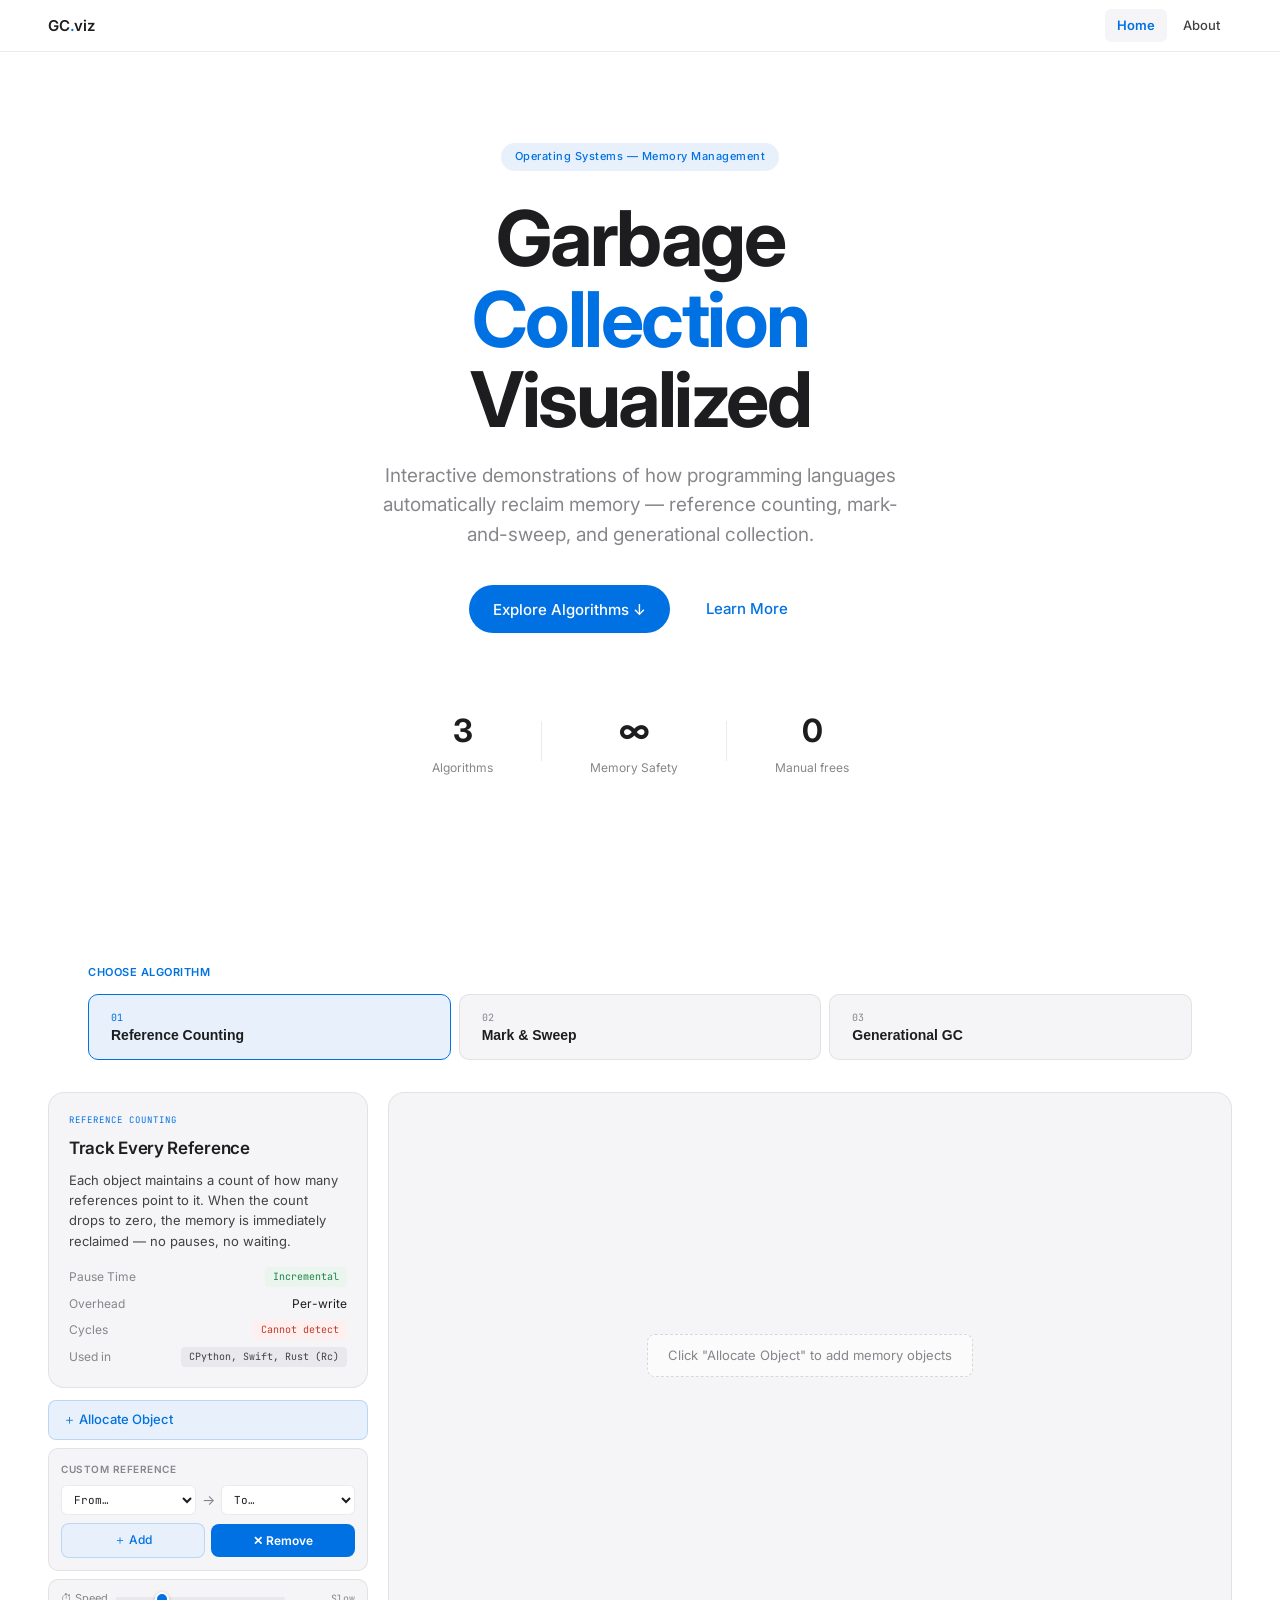
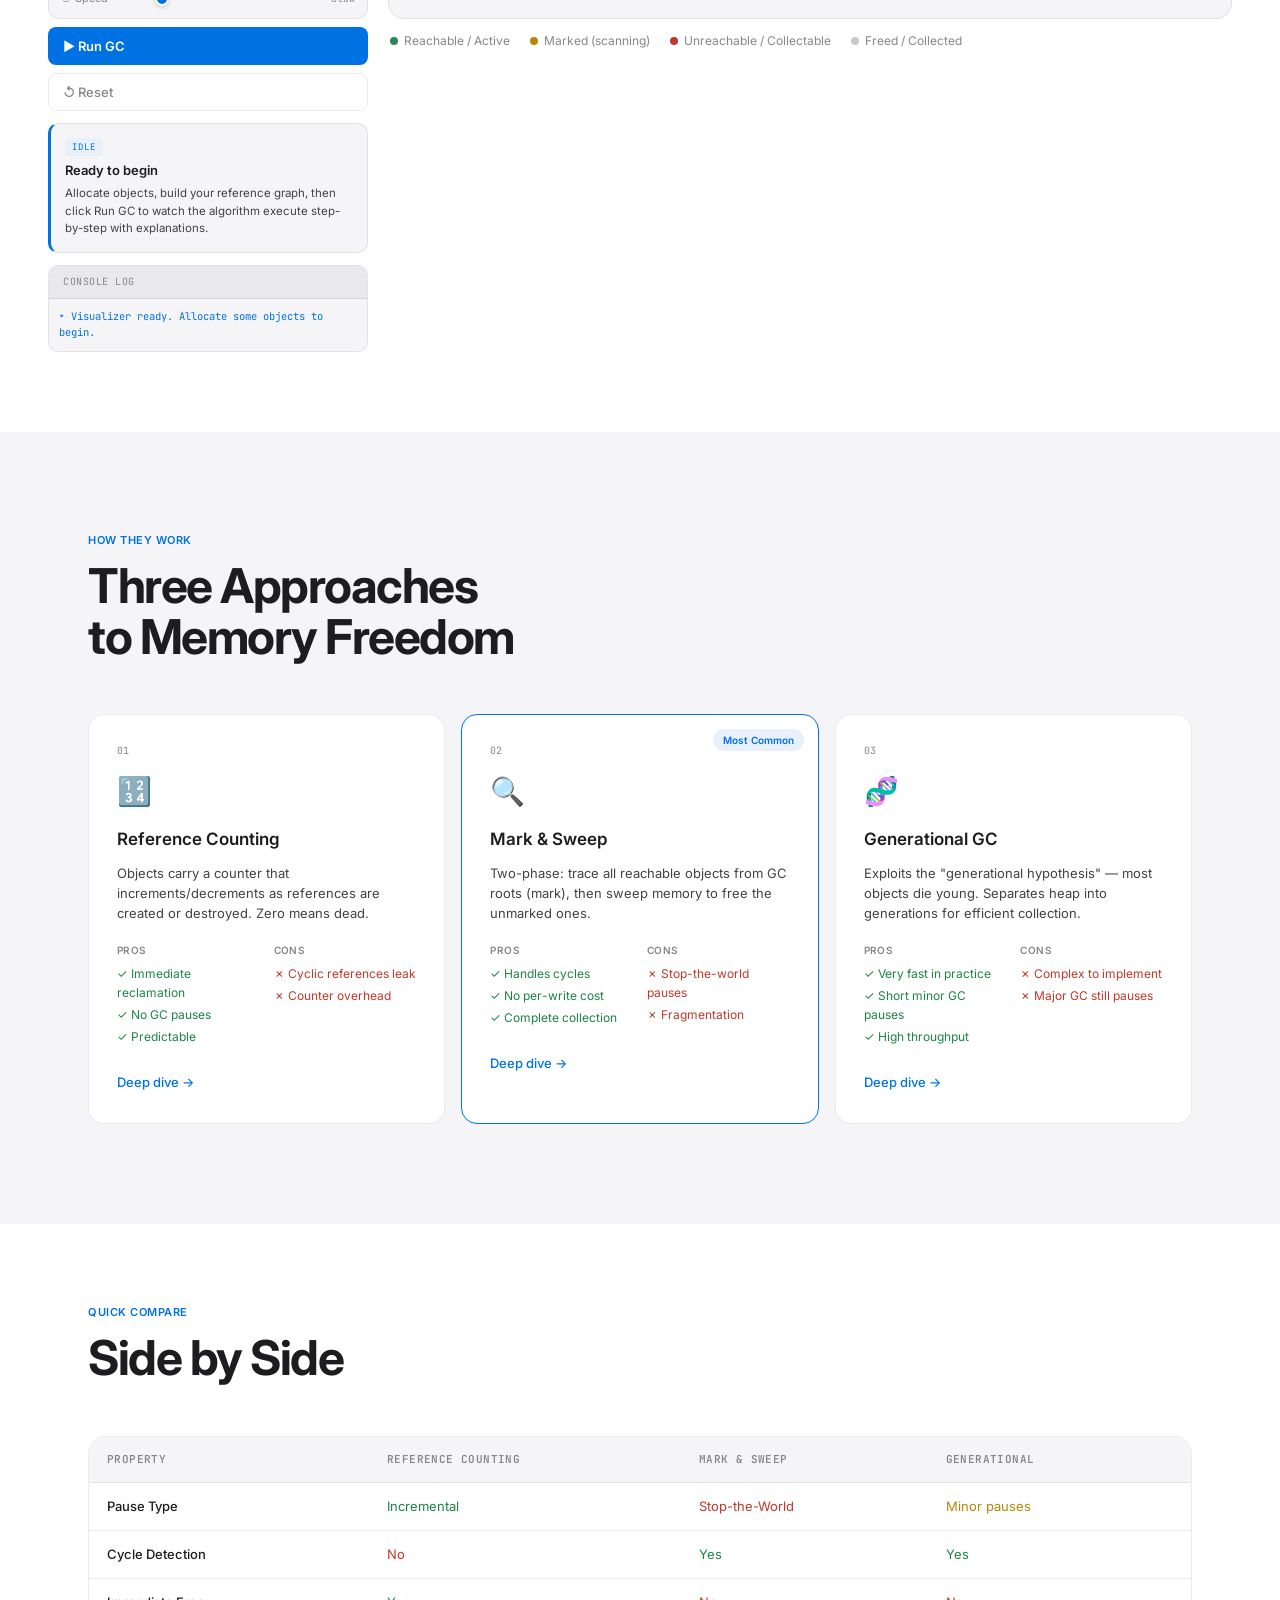
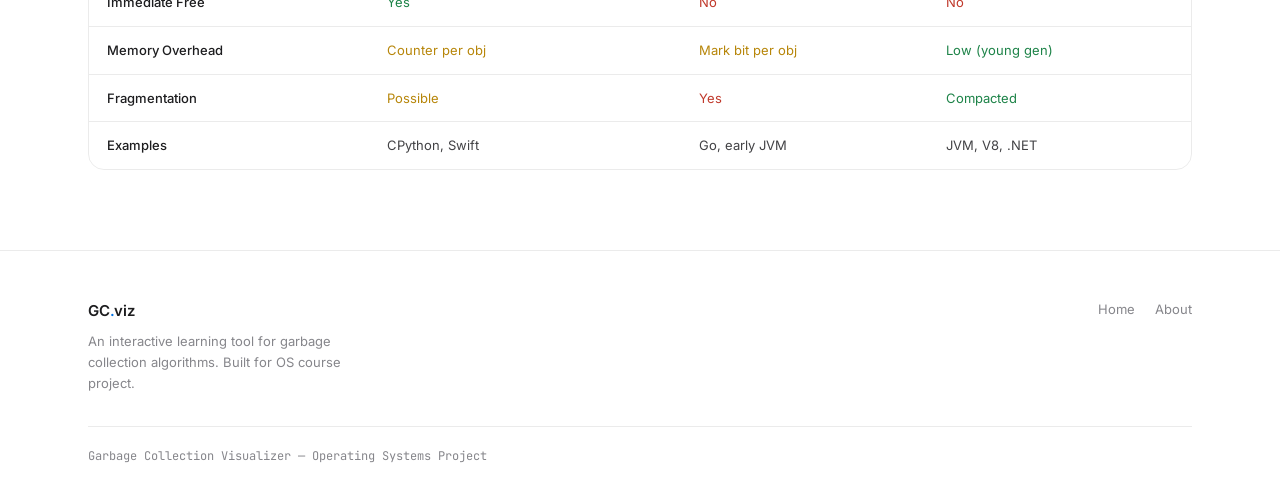
==== commit f55f0b17: "v3.0" ====
--- a/index.html
+++ b/index.html
@@ -4,8 +4,10 @@
   <meta charset="UTF-8" />
   <meta name="viewport" content="width=device-width, initial-scale=1.0"/>
   <title>GC Visualizer — Garbage Collection Algorithms</title>
+  
+  
   <link rel="preconnect" href="https://fonts.googleapis.com">
-  <link href="https://fonts.googleapis.com/css2?family=Space+Mono:wght@400;700&family=Syne:wght@400;600;700;800&family=DM+Sans:wght@300;400;500&display=swap" rel="stylesheet">
+  <link href="https://fonts.googleapis.com/css2?family=Inter:wght@300;400;500;600;700&family=JetBrains+Mono:wght@400;500&display=swap" rel="stylesheet">
   <link rel="stylesheet" href="style.css">
 </head>
 <body>
@@ -277,4 +279,5 @@
 
 <script src="visualizer.js"></script>
 </body>
-</html>+</html>
+
--- a/style.css
+++ b/style.css
@@ -1,52 +1,53 @@
 /* =========================================
-   GC VISUALIZER — MAIN STYLES
+   GC VISUALIZER — APPLE MINIMAL
    ========================================= */
 
+@import url('https://fonts.googleapis.com/css2?family=Inter:wght@300;400;500;600;700&family=JetBrains+Mono:wght@400;500&display=swap');
+
 :root {
-  --bg: #0a0a0f;
-  --bg-2: #0f0f1a;
-  --bg-3: #141420;
-  --surface: #1a1a28;
-  --surface-2: #22223a;
-  --border: rgba(255,255,255,0.08);
-  --border-hover: rgba(255,255,255,0.16);
-  
-  --accent: #00f5c4;
-  --accent-dim: rgba(0,245,196,0.15);
-  --accent-2: #7c4dff;
-  --accent-2-dim: rgba(124,77,255,0.15);
-  --red: #ff4757;
-  --yellow: #ffd32a;
-  --green: #2ed573;
-  --orange: #ff8c42;
-  
-  --text: #e8e8f0;
-  --text-dim: rgba(232,232,240,0.5);
-  --text-dimmer: rgba(232,232,240,0.3);
-  
-  --font-display: 'Syne', sans-serif;
-  --font-mono: 'Space Mono', monospace;
-  --font-body: 'DM Sans', sans-serif;
-  
-  --radius: 12px;
-  --radius-lg: 20px;
-  --transition: all 0.25s cubic-bezier(0.4, 0, 0.2, 1);
-}
-
-* { margin: 0; padding: 0; box-sizing: border-box; }
-
-html { scroll-behavior: smooth; }
+  --bg:        #ffffff;
+  --bg-2:      #f5f5f7;
+  --bg-3:      #e8e8ed;
+  --surface:   #ffffff;
+  --surface-2: #f5f5f7;
+  --border:    rgba(0,0,0,0.08);
+  --border-md: rgba(0,0,0,0.14);
+
+  --accent:    #0071e3;
+  --accent-dim:#e8f1fb;
+  --green:     #1d8348;
+  --green-dim: #eaf5ee;
+  --red:       #c0392b;
+  --red-dim:   #fdf0ee;
+  --yellow:    #b7860a;
+  --yellow-dim:#fdf8e8;
+
+  --text:      #1d1d1f;
+  --text-2:    #424245;
+  --text-3:    #86868b;
+
+  --font:      'Inter', -apple-system, BlinkMacSystemFont, sans-serif;
+  --mono:      'JetBrains Mono', 'SF Mono', monospace;
+
+  --r:         10px;
+  --r-lg:      16px;
+  --ease:      cubic-bezier(0.4, 0, 0.2, 1);
+  --t:         0.2s var(--ease);
+}
+
+*, *::before, *::after { margin:0; padding:0; box-sizing:border-box; }
+html { scroll-behavior: smooth; -webkit-font-smoothing: antialiased; }
 
 body {
   background: var(--bg);
   color: var(--text);
-  font-family: var(--font-body);
+  font-family: var(--font);
   font-size: 16px;
-  line-height: 1.7;
+  line-height: 1.6;
   overflow-x: hidden;
 }
 
-/* ---- NAVBAR ---- */
+/* ── NAV ── */
 .navbar {
   position: fixed;
   top: 0; left: 0; right: 0;
@@ -54,914 +55,556 @@
   display: flex;
   align-items: center;
   justify-content: space-between;
-  padding: 20px 48px;
-  background: rgba(10,10,15,0.85);
-  backdrop-filter: blur(20px);
+  padding: 0 48px;
+  height: 52px;
+  background: rgba(255,255,255,0.82);
+  backdrop-filter: saturate(180%) blur(20px);
   border-bottom: 1px solid var(--border);
 }
 
 .nav-logo {
-  font-family: var(--font-mono);
-  font-size: 22px;
-  font-weight: 700;
-  letter-spacing: -0.5px;
+  font-size: 15px;
+  font-weight: 600;
+  letter-spacing: -0.2px;
   color: var(--text);
 }
-
 .nav-logo .accent { color: var(--accent); }
 
-.nav-links {
-  display: flex;
-  gap: 8px;
-}
-
+.nav-links { display: flex; gap: 4px; }
 .nav-links a {
-  color: var(--text-dim);
+  font-size: 13px;
+  font-weight: 500;
+  color: var(--text-2);
   text-decoration: none;
-  font-size: 14px;
-  font-weight: 500;
-  padding: 8px 16px;
-  border-radius: 8px;
-  transition: var(--transition);
-  border: 1px solid transparent;
-}
-
-.nav-links a:hover,
-.nav-links a.active {
-  color: var(--text);
-  background: var(--surface);
-  border-color: var(--border-hover);
-}
-
-.nav-links a.active {
-  color: var(--accent);
-}
-
-/* ---- HERO ---- */
+  padding: 6px 12px;
+  border-radius: 6px;
+  transition: background var(--t), color var(--t);
+}
+.nav-links a:hover  { background: var(--bg-2); color: var(--text); }
+.nav-links a.active { background: var(--bg-2); color: var(--accent); font-weight: 600; }
+
+/* ── HERO ── */
 .hero {
   min-height: 100vh;
   display: flex;
   flex-direction: column;
   align-items: center;
   justify-content: center;
-  position: relative;
-  overflow: hidden;
-  padding: 120px 48px 80px;
-}
-
-.hero-bg {
-  position: absolute;
-  inset: 0;
-  pointer-events: none;
-}
-
-.grid-overlay {
-  position: absolute;
-  inset: 0;
-  background-image: 
-    linear-gradient(rgba(255,255,255,0.02) 1px, transparent 1px),
-    linear-gradient(90deg, rgba(255,255,255,0.02) 1px, transparent 1px);
-  background-size: 60px 60px;
-  mask-image: radial-gradient(ellipse 80% 80% at 50% 50%, black 0%, transparent 100%);
-}
-
-.blob {
-  position: absolute;
-  border-radius: 50%;
-  filter: blur(80px);
-  opacity: 0.35;
-  animation: blobFloat 8s ease-in-out infinite;
-}
-
-.blob1 {
-  width: 600px; height: 600px;
-  background: radial-gradient(circle, var(--accent-2) 0%, transparent 70%);
-  top: -200px; right: -100px;
-  animation-delay: 0s;
-}
-
-.blob2 {
-  width: 400px; height: 400px;
-  background: radial-gradient(circle, var(--accent) 0%, transparent 70%);
-  bottom: 0px; left: -100px;
-  animation-delay: -3s;
-}
-
-.blob3 {
-  width: 300px; height: 300px;
-  background: radial-gradient(circle, #ff4757 0%, transparent 70%);
-  top: 50%; left: 40%;
-  animation-delay: -5s;
-  opacity: 0.15;
-}
-
-@keyframes blobFloat {
-  0%, 100% { transform: translate(0, 0) scale(1); }
-  33% { transform: translate(30px, -20px) scale(1.05); }
-  66% { transform: translate(-20px, 15px) scale(0.95); }
-}
-
-.hero-content {
-  position: relative;
-  z-index: 1;
+  padding: 100px 48px 80px;
   text-align: center;
-  max-width: 800px;
-}
+}
+
+/* remove old bg effects */
+.hero-bg, .grid-overlay, .blob { display: none; }
 
 .hero-badge {
   display: inline-block;
-  font-family: var(--font-mono);
   font-size: 11px;
-  text-transform: uppercase;
-  letter-spacing: 2px;
+  font-weight: 500;
+  letter-spacing: 0.5px;
   color: var(--accent);
   background: var(--accent-dim);
-  border: 1px solid rgba(0,245,196,0.3);
-  padding: 8px 16px;
-  border-radius: 100px;
-  margin-bottom: 32px;
-  animation: fadeUp 0.6s ease both;
+  padding: 5px 14px;
+  border-radius: 20px;
+  margin-bottom: 28px;
+  animation: fadeUp 0.5s ease both;
 }
 
 .hero-title {
-  font-family: var(--font-display);
-  font-size: clamp(56px, 8vw, 110px);
-  font-weight: 800;
-  line-height: 0.95;
-  letter-spacing: -3px;
-  margin-bottom: 28px;
-  animation: fadeUp 0.6s 0.1s ease both;
+  font-size: clamp(48px, 6vw, 80px);
+  font-weight: 700;
+  line-height: 1.05;
+  letter-spacing: -2.5px;
+  color: var(--text);
+  margin-bottom: 20px;
+  animation: fadeUp 0.5s 0.08s ease both;
 }
 
 .outline-text {
-  -webkit-text-stroke: 2px var(--accent);
-  color: transparent;
+  color: var(--accent);
+  -webkit-text-stroke: 0;
 }
 
 .hero-sub {
-  font-size: 18px;
-  color: var(--text-dim);
-  max-width: 560px;
-  margin: 0 auto 40px;
-  font-weight: 300;
-  animation: fadeUp 0.6s 0.2s ease both;
+  font-size: 19px;
+  font-weight: 400;
+  color: var(--text-3);
+  max-width: 520px;
+  margin: 0 auto 36px;
+  line-height: 1.55;
+  animation: fadeUp 0.5s 0.16s ease both;
 }
 
 .hero-cta {
   display: flex;
-  gap: 16px;
+  gap: 12px;
   justify-content: center;
-  animation: fadeUp 0.6s 0.3s ease both;
+  animation: fadeUp 0.5s 0.24s ease both;
 }
 
 .btn-primary {
   background: var(--accent);
-  color: #0a0a0f;
+  color: #fff;
   border: none;
-  padding: 14px 28px;
-  border-radius: 10px;
-  font-family: var(--font-body);
-  font-size: 15px;
-  font-weight: 600;
-  cursor: pointer;
-  transition: var(--transition);
-  text-decoration: none;
-  display: inline-block;
-}
-
-.btn-primary:hover {
-  background: #00e0b0;
-  transform: translateY(-2px);
-  box-shadow: 0 8px 30px rgba(0,245,196,0.3);
-}
-
-.btn-ghost {
-  background: transparent;
-  color: var(--text);
-  border: 1px solid var(--border-hover);
-  padding: 14px 28px;
-  border-radius: 10px;
+  padding: 12px 24px;
+  border-radius: 980px;
+  font-family: var(--font);
   font-size: 15px;
   font-weight: 500;
   cursor: pointer;
-  transition: var(--transition);
   text-decoration: none;
   display: inline-block;
-}
-
-.btn-ghost:hover {
-  background: var(--surface);
-  border-color: var(--accent);
+  transition: opacity var(--t), transform var(--t);
+}
+.btn-primary:hover { opacity: 0.85; transform: translateY(-1px); }
+
+.btn-ghost {
+  background: transparent;
   color: var(--accent);
-}
+  border: none;
+  padding: 12px 24px;
+  border-radius: 980px;
+  font-size: 15px;
+  font-weight: 500;
+  cursor: pointer;
+  text-decoration: none;
+  display: inline-block;
+  transition: background var(--t);
+}
+.btn-ghost:hover { background: var(--accent-dim); }
 
 .hero-stats {
-  position: relative;
-  z-index: 1;
   display: flex;
   align-items: center;
-  gap: 40px;
-  margin-top: 80px;
-  animation: fadeUp 0.6s 0.4s ease both;
-}
-
-.stat {
+  gap: 48px;
+  margin-top: 72px;
+  animation: fadeUp 0.5s 0.32s ease both;
+}
+.stat { display: flex; flex-direction: column; align-items: center; gap: 2px; }
+.stat-num { font-size: 32px; font-weight: 700; letter-spacing: -1px; color: var(--text); }
+.stat-label { font-size: 12px; color: var(--text-3); }
+.stat-divider { width: 1px; height: 40px; background: var(--border); }
+
+@keyframes fadeUp {
+  from { opacity:0; transform:translateY(16px); }
+  to   { opacity:1; transform:translateY(0); }
+}
+
+/* ── CONTAINERS ── */
+.container       { max-width: 1200px; margin: 0 auto; padding: 0 48px; }
+.container.wide  { max-width: 1360px; }
+
+.section-label {
+  font-size: 11px;
+  font-weight: 600;
+  letter-spacing: 0.5px;
+  color: var(--accent);
+  margin-bottom: 12px;
+  text-transform: uppercase;
+}
+
+/* ── ALGO SELECTOR ── */
+.algo-selector { padding: 64px 0 0; }
+
+.algo-tabs { display: flex; gap: 8px; flex-wrap: wrap; }
+
+.algo-tab {
   display: flex;
   flex-direction: column;
-  align-items: center;
-  gap: 4px;
-}
-
-.stat-num {
-  font-family: var(--font-mono);
-  font-size: 36px;
-  font-weight: 700;
-  color: var(--accent);
-}
-
-.stat-label {
-  font-size: 12px;
-  color: var(--text-dimmer);
-  text-transform: uppercase;
-  letter-spacing: 1px;
-}
-
-.stat-divider {
-  width: 1px;
-  height: 48px;
-  background: var(--border);
-}
-
-@keyframes fadeUp {
-  from { opacity: 0; transform: translateY(24px); }
-  to { opacity: 1; transform: translateY(0); }
-}
-
-/* ---- ALGO SELECTOR ---- */
-.algo-selector {
-  padding: 60px 0 0;
-  position: relative;
-}
-
-.container { max-width: 1200px; margin: 0 auto; padding: 0 48px; }
-.container.wide { max-width: 1400px; }
-
-.section-label {
-  font-family: var(--font-mono);
-  font-size: 11px;
-  text-transform: uppercase;
-  letter-spacing: 2px;
-  color: var(--accent);
-  margin-bottom: 20px;
-}
-
-.algo-tabs {
-  display: flex;
-  gap: 12px;
-  flex-wrap: wrap;
-}
-
-.algo-tab {
-  display: flex;
-  flex-direction: column;
-  gap: 4px;
-  padding: 20px 28px;
-  background: var(--surface);
-  border: 1px solid var(--border);
-  border-radius: var(--radius);
+  gap: 3px;
+  padding: 16px 22px;
+  background: var(--bg-2);
+  border: 1px solid var(--border);
+  border-radius: var(--r);
   cursor: pointer;
-  transition: var(--transition);
+  transition: background var(--t), border-color var(--t);
   text-align: left;
   flex: 1;
-  min-width: 200px;
-}
-
-.algo-tab:hover {
-  border-color: var(--border-hover);
-  background: var(--surface-2);
-}
-
-.algo-tab.active {
-  border-color: var(--accent);
-  background: var(--accent-dim);
-}
+  min-width: 180px;
+}
+.algo-tab:hover { background: var(--bg-3); }
+.algo-tab.active { background: var(--accent-dim); border-color: var(--accent); }
 
 .tab-num {
-  font-family: var(--font-mono);
-  font-size: 11px;
-  color: var(--text-dimmer);
-}
-
+  font-family: var(--mono);
+  font-size: 10px;
+  color: var(--text-3);
+}
 .algo-tab.active .tab-num { color: var(--accent); }
 
 .tab-name {
-  font-family: var(--font-display);
-  font-size: 16px;
+  font-size: 14px;
   font-weight: 600;
   color: var(--text);
 }
 
-/* ---- VISUALIZER ---- */
-.visualizer-section {
-  padding: 40px 0 80px;
-}
+/* ── VISUALIZER ── */
+.visualizer-section { padding: 32px 0 80px; }
 
 .viz-layout {
   display: grid;
-  grid-template-columns: 340px 1fr;
-  gap: 24px;
+  grid-template-columns: 320px 1fr;
+  gap: 20px;
   align-items: start;
 }
 
 .viz-sidebar {
   display: flex;
   flex-direction: column;
-  gap: 16px;
+  gap: 12px;
   position: sticky;
-  top: 90px;
+  top: 68px;
 }
 
 .algo-info {
-  background: var(--surface);
-  border: 1px solid var(--border);
-  border-radius: var(--radius-lg);
-  padding: 24px;
+  background: var(--bg-2);
+  border: 1px solid var(--border);
+  border-radius: var(--r-lg);
+  padding: 20px;
 }
 
 .algo-tag {
-  font-family: var(--font-mono);
+  font-family: var(--mono);
+  font-size: 9px;
+  letter-spacing: 1px;
+  text-transform: uppercase;
+  color: var(--accent);
+  margin-bottom: 8px;
+}
+
+.algo-title {
+  font-size: 17px;
+  font-weight: 600;
+  margin-bottom: 8px;
+  letter-spacing: -0.3px;
+}
+
+.algo-desc {
+  font-size: 13px;
+  color: var(--text-2);
+  line-height: 1.55;
+  margin-bottom: 16px;
+}
+
+.algo-props { display: flex; flex-direction: column; gap: 7px; }
+
+.prop { display: flex; justify-content: space-between; align-items: center; font-size: 12px; }
+.prop-label { color: var(--text-3); }
+
+.prop-val {
+  font-family: var(--mono);
   font-size: 10px;
-  letter-spacing: 2px;
+  padding: 2px 8px;
+  border-radius: 4px;
+  background: var(--bg-3);
+  color: var(--text-2);
+}
+.prop-val.good { color: var(--green); background: var(--green-dim); }
+.prop-val.mid  { color: var(--yellow); background: var(--yellow-dim); }
+.prop-val.bad  { color: var(--red); background: var(--red-dim); }
+
+/* ── CONTROLS ── */
+.controls { display: flex; flex-direction: column; gap: 8px; }
+
+.ctrl-btn {
+  padding: 10px 14px;
+  border-radius: 8px;
+  font-family: var(--font);
+  font-size: 13px;
+  font-weight: 500;
+  cursor: pointer;
+  transition: background var(--t), opacity var(--t);
+  border: 1px solid var(--border);
+  background: var(--bg-2);
+  color: var(--text);
+  text-align: left;
+}
+.ctrl-btn:hover { background: var(--bg-3); }
+.ctrl-btn:disabled { opacity: 0.4; cursor: not-allowed; }
+
+.ctrl-btn.primary {
+  background: var(--accent-dim);
+  border-color: rgba(0,113,227,0.2);
   color: var(--accent);
-  margin-bottom: 12px;
-}
-
-.algo-title {
-  font-family: var(--font-display);
-  font-size: 22px;
-  font-weight: 700;
-  margin-bottom: 12px;
-}
-
-.algo-desc {
-  font-size: 14px;
-  color: var(--text-dim);
-  line-height: 1.6;
-  margin-bottom: 20px;
-}
-
-.algo-props { display: flex; flex-direction: column; gap: 8px; }
-
-.prop {
-  display: flex;
-  justify-content: space-between;
-  align-items: center;
-  font-size: 13px;
-}
-
-.prop-label { color: var(--text-dimmer); }
-.prop-val { font-family: var(--font-mono); font-size: 11px; padding: 3px 8px; border-radius: 4px; background: var(--surface-2); }
-.prop-val.good { color: var(--green); background: rgba(46,213,115,0.1); }
-.prop-val.mid { color: var(--yellow); background: rgba(255,211,42,0.1); }
-.prop-val.bad { color: var(--red); background: rgba(255,71,87,0.1); }
-
-.controls {
+}
+.ctrl-btn.primary:hover { background: #d4e8f9; }
+
+.ctrl-btn.danger {
+  background: var(--accent);
+  border-color: transparent;
+  color: #fff;
+  font-weight: 600;
+}
+.ctrl-btn.danger:hover { opacity: 0.85; }
+
+.ctrl-btn.ghost { color: var(--text-3); background: transparent; }
+.ctrl-btn.ghost:hover { background: var(--bg-2); color: var(--text); }
+
+.ctrl-btn.small { flex: 1; padding: 8px 10px; font-size: 12px; text-align: center; }
+
+/* ── REF BUILDER ── */
+.ref-builder {
+  background: var(--bg-2);
+  border: 1px solid var(--border);
+  border-radius: var(--r);
+  padding: 12px;
   display: flex;
   flex-direction: column;
   gap: 8px;
 }
-
-.ctrl-btn {
-  padding: 12px 16px;
-  border-radius: 8px;
-  font-family: var(--font-body);
-  font-size: 14px;
-  font-weight: 500;
+.ref-builder-label {
+  font-size: 10px;
+  font-weight: 600;
+  text-transform: uppercase;
+  letter-spacing: 0.5px;
+  color: var(--text-3);
+}
+.ref-row { display: flex; align-items: center; gap: 6px; }
+
+.ref-select {
+  flex: 1;
+  background: var(--bg);
+  border: 1px solid var(--border);
+  border-radius: 6px;
+  color: var(--text);
+  font-family: var(--mono);
+  font-size: 11px;
+  padding: 6px 8px;
   cursor: pointer;
-  transition: var(--transition);
-  border: 1px solid var(--border);
-  background: var(--surface);
-  color: var(--text);
-  text-align: left;
-}
-
-.ctrl-btn:hover { background: var(--surface-2); border-color: var(--border-hover); }
-.ctrl-btn.primary { background: var(--accent-dim); border-color: rgba(0,245,196,0.3); color: var(--accent); }
-.ctrl-btn.primary:hover { background: rgba(0,245,196,0.2); }
-.ctrl-btn.danger { background: rgba(255,71,87,0.1); border-color: rgba(255,71,87,0.3); color: var(--red); }
-.ctrl-btn.danger:hover { background: rgba(255,71,87,0.2); }
-.ctrl-btn.ghost { color: var(--text-dimmer); }
-
-.log-panel {
-  background: var(--bg);
-  border: 1px solid var(--border);
-  border-radius: var(--radius);
-  overflow: hidden;
-}
-
-.log-header {
-  font-family: var(--font-mono);
-  font-size: 11px;
-  color: var(--text-dimmer);
-  padding: 10px 16px;
-  border-bottom: 1px solid var(--border);
-  background: var(--surface);
-  letter-spacing: 1px;
-}
-
-.log-body {
-  padding: 12px;
-  max-height: 160px;
-  overflow-y: auto;
-  display: flex;
-  flex-direction: column;
-  gap: 4px;
-}
-
-.log-line {
-  font-family: var(--font-mono);
-  font-size: 11px;
-  color: var(--text-dim);
-  line-height: 1.5;
-}
-
-.log-line.info { color: var(--accent); }
-.log-line.warn { color: var(--yellow); }
-.log-line.error { color: var(--red); }
-.log-line.success { color: var(--green); }
-
-/* ---- CANVAS ---- */
-.viz-main { display: flex; flex-direction: column; gap: 16px; }
-
-.canvas-wrapper {
-  position: relative;
-  background: var(--surface);
-  border: 1px solid var(--border);
-  border-radius: var(--radius-lg);
-  overflow: hidden;
-  aspect-ratio: 16/10;
-}
-
-#gc-canvas {
-  width: 100%;
-  height: 100%;
-  display: block;
-}
-
-.canvas-overlay {
-  position: absolute;
-  inset: 0;
-  display: flex;
-  align-items: center;
-  justify-content: center;
-  pointer-events: none;
-  transition: opacity 0.5s;
-}
-
-.canvas-overlay.hidden { opacity: 0; }
-
-.overlay-hint {
-  font-family: var(--font-mono);
-  font-size: 13px;
-  color: var(--text-dimmer);
-  border: 1px dashed var(--border);
-  padding: 12px 24px;
-  border-radius: 8px;
-}
-
-.legend {
-  display: flex;
-  gap: 24px;
-  flex-wrap: wrap;
-  padding: 0 4px;
-}
-
-.legend-item {
+  outline: none;
+  transition: border-color var(--t);
+}
+.ref-select:focus { border-color: var(--accent); }
+.ref-select option { background: #fff; }
+
+.ref-arrow-icon { color: var(--text-3); font-size: 14px; flex-shrink: 0; }
+
+/* ── SPEED ── */
+.speed-row {
   display: flex;
   align-items: center;
   gap: 8px;
-  font-size: 13px;
-  color: var(--text-dim);
-}
-
-.dot {
-  width: 10px; height: 10px;
-  border-radius: 50%;
-  flex-shrink: 0;
-}
-
-.dot.green { background: var(--green); box-shadow: 0 0 6px var(--green); }
-.dot.yellow { background: var(--yellow); box-shadow: 0 0 6px var(--yellow); }
-.dot.red { background: var(--red); box-shadow: 0 0 6px var(--red); }
-.dot.gray { background: #444; }
-
-/* ---- OVERVIEW CARDS ---- */
-.overview-section {
-  padding: 100px 0;
-  background: var(--bg-2);
-}
-
-.section-header {
-  margin-bottom: 60px;
-}
-
-.section-title {
-  font-family: var(--font-display);
-  font-size: clamp(36px, 4vw, 54px);
-  font-weight: 800;
-  line-height: 1.1;
-  letter-spacing: -2px;
-  margin-top: 12px;
-}
-
-.cards-grid {
-  display: grid;
-  grid-template-columns: repeat(3, 1fr);
-  gap: 24px;
-}
-
-.algo-card {
-  background: var(--surface);
-  border: 1px solid var(--border);
-  border-radius: var(--radius-lg);
-  padding: 32px;
-  position: relative;
-  transition: var(--transition);
-  overflow: hidden;
-}
-
-.algo-card::before {
-  content: '';
-  position: absolute;
-  top: 0; left: 0; right: 0;
-  height: 3px;
-  background: var(--accent);
-  opacity: 0;
-  transition: var(--transition);
-}
-
-.algo-card:hover { transform: translateY(-4px); border-color: var(--border-hover); }
-.algo-card:hover::before { opacity: 1; }
-
-.algo-card.featured {
-  border-color: var(--accent);
-  background: linear-gradient(135deg, var(--surface) 0%, rgba(0,245,196,0.05) 100%);
-}
-
-.algo-card.featured::before { opacity: 1; }
-
-.card-badge {
-  position: absolute;
-  top: 16px; right: 16px;
-  font-size: 11px;
-  font-family: var(--font-mono);
-  color: var(--accent);
-  background: var(--accent-dim);
-  border: 1px solid rgba(0,245,196,0.3);
-  padding: 4px 10px;
-  border-radius: 100px;
-}
-
-.card-number {
-  font-family: var(--font-mono);
-  font-size: 11px;
-  color: var(--text-dimmer);
-  margin-bottom: 12px;
-}
-
-.card-icon { font-size: 32px; margin-bottom: 16px; }
-
-.algo-card h3 {
-  font-family: var(--font-display);
-  font-size: 20px;
-  font-weight: 700;
-  margin-bottom: 12px;
-}
-
-.algo-card p {
-  font-size: 14px;
-  color: var(--text-dim);
-  margin-bottom: 20px;
-  line-height: 1.6;
-}
-
-.card-pros-cons {
-  display: grid;
-  grid-template-columns: 1fr 1fr;
-  gap: 16px;
-  margin-bottom: 24px;
-}
-
-.pc-label {
-  font-family: var(--font-mono);
-  font-size: 10px;
-  text-transform: uppercase;
-  letter-spacing: 1px;
-  color: var(--text-dimmer);
-  margin-bottom: 8px;
-}
-
-.pc-item {
-  font-size: 12px;
-  color: var(--text-dim);
-  margin-bottom: 4px;
-}
-
-.pros .pc-item { color: var(--green); }
-.cons .pc-item { color: var(--red); }
-
-.card-link {
-  font-family: var(--font-mono);
-  font-size: 12px;
-  color: var(--accent);
-  text-decoration: none;
-  display: inline-flex;
-  align-items: center;
-  transition: var(--transition);
-}
-
-.card-link:hover { letter-spacing: 0.5px; }
-
-/* ---- COMPARE TABLE ---- */
-.compare-section {
-  padding: 100px 0;
-}
-
-.table-wrap {
-  overflow-x: auto;
-  border-radius: var(--radius-lg);
-  border: 1px solid var(--border);
-}
-
-.compare-table {
-  width: 100%;
-  border-collapse: collapse;
-  font-size: 14px;
-}
-
-.compare-table th {
-  background: var(--surface);
-  color: var(--text-dim);
-  font-family: var(--font-mono);
-  font-size: 11px;
-  text-transform: uppercase;
-  letter-spacing: 1px;
-  padding: 16px 20px;
-  text-align: left;
-  border-bottom: 1px solid var(--border);
-}
-
-.compare-table td {
-  padding: 14px 20px;
-  border-bottom: 1px solid var(--border);
-  color: var(--text-dim);
-}
-
-.compare-table tr:last-child td { border-bottom: none; }
-.compare-table tr:hover td { background: var(--surface); }
-.compare-table td:first-child { color: var(--text); font-weight: 500; }
-
-.compare-table td.good { color: var(--green); }
-.compare-table td.mid { color: var(--yellow); }
-.compare-table td.bad { color: var(--red); }
-
-/* ---- FOOTER ---- */
-.footer {
-  border-top: 1px solid var(--border);
-  padding: 60px 0 40px;
-}
-
-.footer-content {
-  display: flex;
-  justify-content: space-between;
-  align-items: flex-start;
-  margin-bottom: 40px;
-  gap: 40px;
-}
-
-.footer-brand p {
-  font-size: 14px;
-  color: var(--text-dimmer);
-  margin-top: 12px;
-  max-width: 300px;
-}
-
-.footer-links {
-  display: flex;
-  gap: 24px;
-}
-
-.footer-links a {
-  color: var(--text-dim);
-  text-decoration: none;
-  font-size: 14px;
-  transition: var(--transition);
-}
-
-.footer-links a:hover { color: var(--accent); }
-
-.footer-bottom {
-  border-top: 1px solid var(--border);
-  padding-top: 24px;
-  font-size: 13px;
-  color: var(--text-dimmer);
-  font-family: var(--font-mono);
-}
-
-/* ---- REF BUILDER ---- */
-.ref-builder {
-  background: var(--bg);
-  border: 1px solid var(--border);
-  border-radius: var(--radius);
-  padding: 14px;
-  display: flex;
-  flex-direction: column;
-  gap: 10px;
-}
-
-.ref-builder-label {
-  font-family: var(--font-mono);
-  font-size: 10px;
-  text-transform: uppercase;
-  letter-spacing: 1.5px;
-  color: var(--text-dimmer);
-}
-
-.ref-row {
-  display: flex;
-  align-items: center;
-  gap: 8px;
-}
-
-.ref-select {
-  flex: 1;
-  background: var(--surface);
-  border: 1px solid var(--border);
-  border-radius: 6px;
-  color: var(--text);
-  font-family: var(--font-mono);
-  font-size: 12px;
-  padding: 7px 10px;
-  cursor: pointer;
-  outline: none;
-  transition: var(--transition);
-}
-
-.ref-select:hover, .ref-select:focus { border-color: var(--accent); }
-.ref-select option { background: var(--bg-3); }
-
-.ref-arrow-icon {
-  color: var(--accent);
-  font-size: 16px;
-  font-family: var(--font-mono);
-  flex-shrink: 0;
-}
-
-.ctrl-btn.small {
-  flex: 1;
-  padding: 8px 12px;
-  font-size: 12px;
-  text-align: center;
-}
-
-/* ---- SPEED ROW ---- */
-.speed-row {
-  display: flex;
-  align-items: center;
-  gap: 10px;
   padding: 10px 12px;
-  background: var(--bg);
-  border: 1px solid var(--border);
-  border-radius: var(--radius);
-}
-
-.speed-label {
-  font-family: var(--font-mono);
-  font-size: 11px;
-  color: var(--text-dimmer);
-  white-space: nowrap;
-}
+  background: var(--bg-2);
+  border: 1px solid var(--border);
+  border-radius: var(--r);
+}
+.speed-label { font-size: 11px; color: var(--text-3); white-space: nowrap; }
 
 .speed-slider {
-  flex: 1;
-  -webkit-appearance: none;
-  height: 4px;
-  border-radius: 2px;
-  background: var(--surface-2);
-  outline: none;
-  cursor: pointer;
-}
-
+  flex: 1; -webkit-appearance: none;
+  height: 3px; border-radius: 2px;
+  background: var(--bg-3); outline: none; cursor: pointer;
+}
 .speed-slider::-webkit-slider-thumb {
   -webkit-appearance: none;
   width: 14px; height: 14px;
   border-radius: 50%;
   background: var(--accent);
+  border: 2px solid #fff;
+  box-shadow: 0 1px 4px rgba(0,0,0,0.2);
   cursor: pointer;
-  box-shadow: 0 0 6px rgba(0,245,196,0.5);
-}
-
-.speed-val {
-  font-family: var(--font-mono);
-  font-size: 11px;
-  color: var(--accent);
-  width: 60px;
-  text-align: right;
-}
-
-/* ---- STEP PANEL ---- */
+}
+.speed-val { font-family: var(--mono); font-size: 10px; color: var(--text-3); width: 62px; text-align: right; }
+
+/* ── STEP PANEL ── */
 .step-panel {
-  background: var(--surface);
+  background: var(--bg-2);
   border: 1px solid var(--border);
   border-left: 3px solid var(--accent);
-  border-radius: var(--radius);
-  padding: 16px;
+  border-radius: var(--r);
+  padding: 14px;
   display: flex;
   flex-direction: column;
-  gap: 8px;
-  min-height: 110px;
-  transition: border-color 0.3s;
-}
-
-.step-panel.phase-mark { border-left-color: var(--accent); }
-.step-panel.phase-sweep { border-left-color: var(--accent-2); }
-.step-panel.phase-warn { border-left-color: var(--yellow); }
-.step-panel.phase-error { border-left-color: var(--red); }
-.step-panel.phase-done { border-left-color: var(--green); }
-
-.step-header { display: flex; align-items: center; gap: 8px; }
-
+  gap: 6px;
+  min-height: 108px;
+  transition: border-left-color 0.3s;
+}
+.step-panel.phase-sweep { border-left-color: #6e3ff3; }
+.step-panel.phase-warn  { border-left-color: var(--yellow); }
+.step-panel.phase-done  { border-left-color: var(--green); }
+
+.step-header { display: flex; align-items: center; }
 .step-tag {
-  font-family: var(--font-mono);
+  font-family: var(--mono);
   font-size: 9px;
-  letter-spacing: 1.5px;
+  letter-spacing: 1px;
   text-transform: uppercase;
   color: var(--accent);
   background: var(--accent-dim);
-  padding: 3px 8px;
+  padding: 2px 7px;
   border-radius: 4px;
 }
-
-.step-title {
-  font-family: var(--font-display);
-  font-size: 14px;
+.step-title { font-size: 13px; font-weight: 600; color: var(--text); line-height: 1.3; }
+.step-desc  { font-size: 11.5px; color: var(--text-2); line-height: 1.55; }
+
+.step-progress-wrap { display: flex; align-items: center; gap: 8px; margin-top: 2px; }
+.step-bar { flex: 1; height: 3px; background: var(--bg-3); border-radius: 2px; overflow: hidden; }
+.step-fill { height: 100%; background: var(--accent); border-radius: 2px; transition: width 0.4s ease; width: 0%; }
+.step-count { font-family: var(--mono); font-size: 10px; color: var(--text-3); white-space: nowrap; }
+
+/* ── LOG PANEL ── */
+.log-panel {
+  background: var(--bg-2);
+  border: 1px solid var(--border);
+  border-radius: var(--r);
+  overflow: hidden;
+}
+.log-header {
+  font-family: var(--mono);
+  font-size: 10px;
+  text-transform: uppercase;
+  letter-spacing: 0.5px;
+  color: var(--text-3);
+  padding: 8px 14px;
+  border-bottom: 1px solid var(--border);
+  background: var(--bg-3);
+}
+.log-body {
+  padding: 10px;
+  max-height: 150px;
+  overflow-y: auto;
+  display: flex;
+  flex-direction: column;
+  gap: 3px;
+}
+.log-line {
+  font-family: var(--mono);
+  font-size: 10.5px;
+  color: var(--text-3);
+  line-height: 1.5;
+}
+.log-line.info    { color: var(--accent); }
+.log-line.warn    { color: var(--yellow); }
+.log-line.error   { color: var(--red); }
+.log-line.success { color: var(--green); }
+
+/* ── CANVAS ── */
+.viz-main { display: flex; flex-direction: column; gap: 12px; }
+
+.canvas-wrapper {
+  position: relative;
+  background: var(--bg-2);
+  border: 1px solid var(--border);
+  border-radius: var(--r-lg);
+  overflow: hidden;
+  aspect-ratio: 16/10;
+}
+
+#gc-canvas { width: 100%; height: 100%; display: block; }
+
+.canvas-overlay {
+  position: absolute; inset: 0;
+  display: flex; align-items: center; justify-content: center;
+  pointer-events: none; transition: opacity 0.4s;
+}
+.canvas-overlay.hidden { opacity: 0; }
+.overlay-hint {
+  font-size: 13px;
+  color: var(--text-3);
+  border: 1px dashed var(--border-md);
+  padding: 10px 20px;
+  border-radius: 8px;
+  background: rgba(255,255,255,0.6);
+}
+
+.legend { display: flex; gap: 20px; flex-wrap: wrap; padding: 0 2px; }
+.legend-item { display: flex; align-items: center; gap: 6px; font-size: 12px; color: var(--text-3); }
+.dot { width: 8px; height: 8px; border-radius: 50%; flex-shrink: 0; }
+.dot.green  { background: #2d8653; }
+.dot.yellow { background: #b7860a; }
+.dot.red    { background: #c0392b; }
+.dot.gray   { background: #c7c7cc; }
+
+/* ── OVERVIEW CARDS ── */
+.overview-section { padding: 100px 0; background: var(--bg-2); }
+
+.section-header { margin-bottom: 52px; }
+.section-title {
+  font-size: clamp(32px, 4vw, 48px);
   font-weight: 700;
+  letter-spacing: -1.5px;
+  line-height: 1.05;
+  margin-top: 8px;
   color: var(--text);
-  line-height: 1.3;
-}
-
-.step-desc {
-  font-size: 12px;
-  color: var(--text-dim);
-  line-height: 1.6;
-}
-
-.step-progress-wrap {
-  display: flex;
-  align-items: center;
-  gap: 8px;
-  margin-top: 4px;
-}
-
-.step-bar {
-  flex: 1;
-  height: 4px;
-  background: var(--surface-2);
-  border-radius: 2px;
-  overflow: hidden;
-}
-
-.step-fill {
-  height: 100%;
-  background: var(--accent);
-  border-radius: 2px;
-  transition: width 0.4s ease;
-  width: 0%;
-}
-
-.step-count {
-  font-family: var(--font-mono);
-  font-size: 10px;
-  color: var(--text-dimmer);
-  white-space: nowrap;
-}
-
-/* ---- SCROLLBAR ---- */
-::-webkit-scrollbar { width: 6px; height: 6px; }
-::-webkit-scrollbar-track { background: var(--bg); }
-::-webkit-scrollbar-thumb { background: var(--surface-2); border-radius: 3px; }
-::-webkit-scrollbar-thumb:hover { background: var(--border-hover); }
-
-/* ---- RESPONSIVE ---- */
+}
+
+.cards-grid { display: grid; grid-template-columns: repeat(3,1fr); gap: 16px; }
+
+.algo-card {
+  background: var(--bg);
+  border: 1px solid var(--border);
+  border-radius: var(--r-lg);
+  padding: 28px;
+  position: relative;
+  transition: box-shadow var(--t), transform var(--t);
+}
+.algo-card:hover { box-shadow: 0 4px 20px rgba(0,0,0,0.08); transform: translateY(-2px); }
+.algo-card.featured { border-color: var(--accent); }
+
+.card-badge {
+  position: absolute; top: 14px; right: 14px;
+  font-size: 10px; font-weight: 600;
+  color: var(--accent); background: var(--accent-dim);
+  padding: 3px 10px; border-radius: 20px;
+}
+.card-number { font-family: var(--mono); font-size: 10px; color: var(--text-3); margin-bottom: 10px; }
+.card-icon   { font-size: 28px; margin-bottom: 12px; }
+.algo-card h3 { font-size: 17px; font-weight: 600; margin-bottom: 10px; }
+.algo-card p  { font-size: 13px; color: var(--text-2); margin-bottom: 18px; line-height: 1.55; }
+
+.card-pros-cons { display: grid; grid-template-columns: 1fr 1fr; gap: 14px; margin-bottom: 20px; }
+.pc-label { font-size: 10px; font-weight: 600; text-transform: uppercase; letter-spacing: 0.4px; color: var(--text-3); margin-bottom: 6px; }
+.pc-item  { font-size: 12px; margin-bottom: 3px; color: var(--text-2); }
+.pros .pc-item { color: var(--green); }
+.cons .pc-item { color: var(--red); }
+
+.card-link { font-size: 13px; color: var(--accent); text-decoration: none; font-weight: 500; transition: opacity var(--t); }
+.card-link:hover { opacity: 0.7; }
+
+/* ── TABLE ── */
+.compare-section { padding: 80px 0; }
+
+.table-wrap { overflow-x: auto; border-radius: var(--r-lg); border: 1px solid var(--border); }
+.compare-table { width: 100%; border-collapse: collapse; font-size: 13px; }
+.compare-table th {
+  background: var(--bg-2); color: var(--text-3);
+  font-size: 11px; font-weight: 600; text-transform: uppercase; letter-spacing: 0.4px;
+  padding: 14px 18px; text-align: left; border-bottom: 1px solid var(--border);
+  font-family: var(--mono);
+}
+.compare-table td { padding: 13px 18px; border-bottom: 1px solid var(--border); color: var(--text-2); }
+.compare-table tr:last-child td { border-bottom: none; }
+.compare-table tr:hover td { background: var(--bg-2); }
+.compare-table td:first-child { color: var(--text); font-weight: 500; }
+.compare-table td.good { color: var(--green); }
+.compare-table td.mid  { color: var(--yellow); }
+.compare-table td.bad  { color: var(--red); }
+
+/* ── FOOTER ── */
+.footer { border-top: 1px solid var(--border); padding: 48px 0 32px; }
+.footer-content { display: flex; justify-content: space-between; align-items: flex-start; margin-bottom: 32px; gap: 40px; }
+.footer-brand p { font-size: 13px; color: var(--text-3); margin-top: 8px; max-width: 280px; }
+.footer-links { display: flex; gap: 20px; }
+.footer-links a { color: var(--text-3); text-decoration: none; font-size: 13px; transition: color var(--t); }
+.footer-links a:hover { color: var(--accent); }
+.footer-bottom { border-top: 1px solid var(--border); padding-top: 20px; font-size: 12px; color: var(--text-3); font-family: var(--mono); }
+
+/* ── SCROLLBAR ── */
+::-webkit-scrollbar { width: 5px; height: 5px; }
+::-webkit-scrollbar-track { background: transparent; }
+::-webkit-scrollbar-thumb { background: var(--bg-3); border-radius: 3px; }
+
+/* ── RESPONSIVE ── */
 @media (max-width: 900px) {
-  .navbar { padding: 16px 24px; }
-  .hero { padding: 100px 24px 60px; }
-  .container, .container.wide { padding: 0 24px; }
+  .navbar { padding: 0 20px; }
+  .hero   { padding: 90px 20px 60px; }
+  .container, .container.wide { padding: 0 20px; }
   .viz-layout { grid-template-columns: 1fr; }
   .viz-sidebar { position: static; }
   .cards-grid { grid-template-columns: 1fr; }
   .hero-stats { gap: 24px; }
-  .stat-num { font-size: 28px; }
+  .stat-num { font-size: 26px; }
   .algo-tabs { flex-direction: column; }
   .algo-tab { min-width: unset; }
 }
